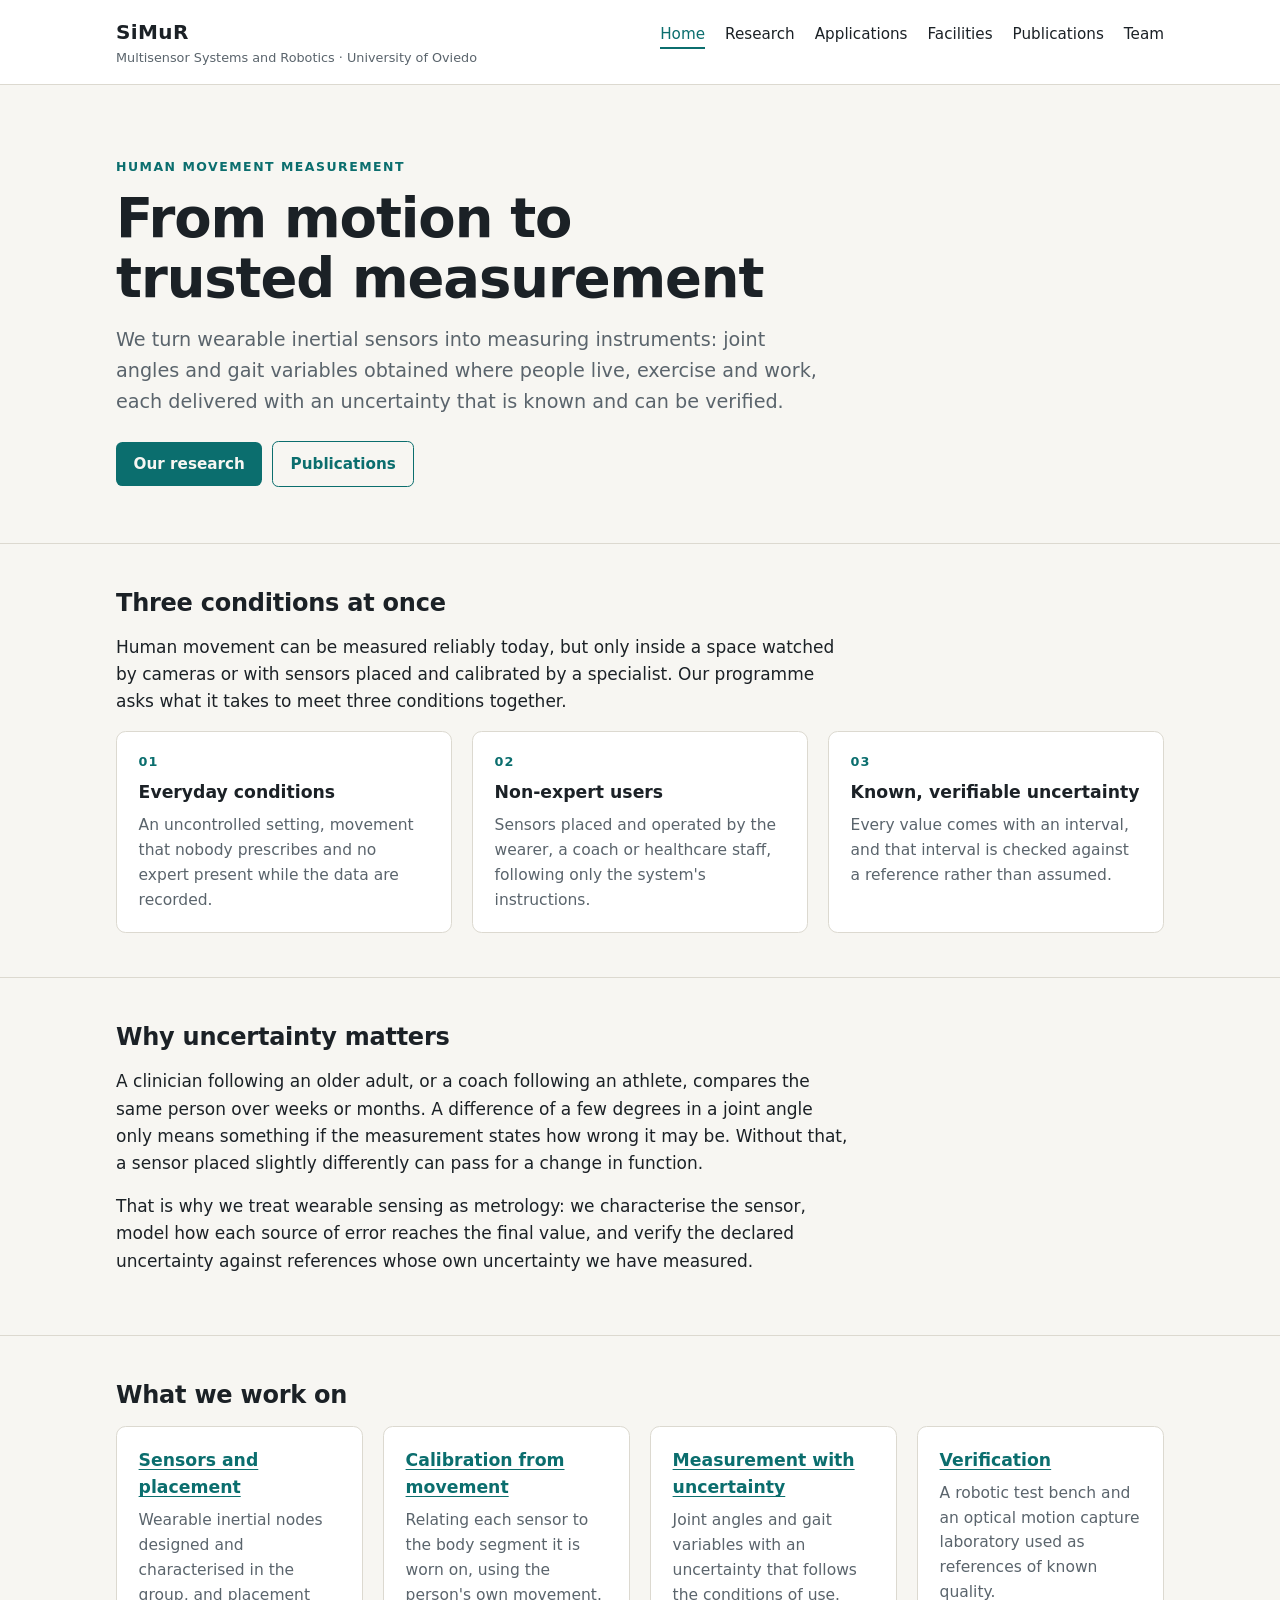
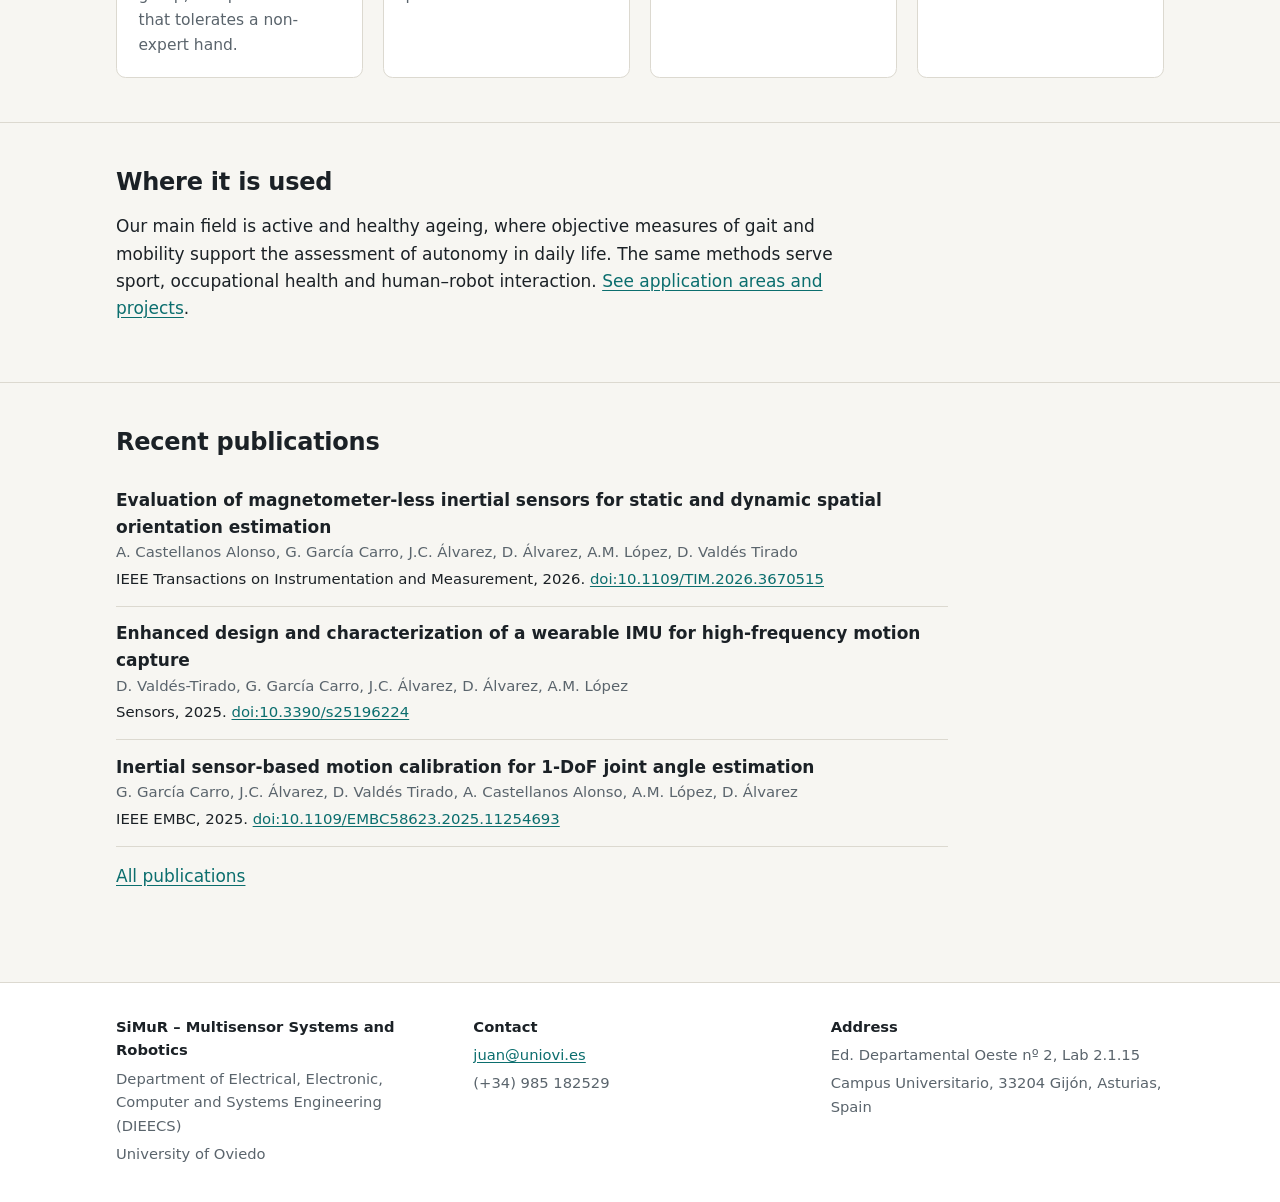
==== index.html @ df5a3bc6 "First version of the SiMuR group website (static HTML/CSS) Co-Authored-By: Claude Fable 5.2 <noreply" ====
<!DOCTYPE html>
<html lang="en">
<head>
<meta charset="utf-8">
<meta name="viewport" content="width=device-width, initial-scale=1">
<title>SiMuR – Multisensor Systems and Robotics · University of Oviedo</title>
<meta name="description" content="SiMuR is a research group at the University of Oviedo that turns wearable inertial sensors into measuring instruments for human movement, with known and verifiable uncertainty.">
<link rel="stylesheet" href="assets/style.css">
</head>
<body>
<a class="skip" href="#main">Skip to main content</a>
<header class="site"><div class="wrap">
<a class="brand" href="index.html">SiMuR<span>Multisensor Systems and Robotics · University of Oviedo</span></a>
<nav aria-label="Main"><ul>
<li><a href="index.html" aria-current="page">Home</a></li>
<li><a href="research.html">Research</a></li>
<li><a href="applications.html">Applications</a></li>
<li><a href="facilities.html">Facilities</a></li>
<li><a href="publications.html">Publications</a></li>
<li><a href="team.html">Team</a></li>
</ul></nav>
</div></header>

<main id="main">
<section class="hero"><div class="wrap">
<p class="eyebrow">Human movement measurement</p>
<h1>From motion to trusted measurement</h1>
<p class="lead">We turn wearable inertial sensors into measuring instruments: joint angles and gait variables obtained where people live, exercise and work, each delivered with an uncertainty that is known and can be verified.</p>
<a class="btn" href="research.html">Our research</a><a class="btn ghost" href="publications.html">Publications</a>
</div></section>

<section><div class="wrap">
<h2>Three conditions at once</h2>
<p>Human movement can be measured reliably today, but only inside a space watched by cameras or with sensors placed and calibrated by a specialist. Our programme asks what it takes to meet three conditions together.</p>
<div class="grid">
<div class="card"><span class="num">01</span><h3>Everyday conditions</h3><p>An uncontrolled setting, movement that nobody prescribes and no expert present while the data are recorded.</p></div>
<div class="card"><span class="num">02</span><h3>Non-expert users</h3><p>Sensors placed and operated by the wearer, a coach or healthcare staff, following only the system's instructions.</p></div>
<div class="card"><span class="num">03</span><h3>Known, verifiable uncertainty</h3><p>Every value comes with an interval, and that interval is checked against a reference rather than assumed.</p></div>
</div>
</div></section>

<section><div class="wrap">
<h2>Why uncertainty matters</h2>
<p>A clinician following an older adult, or a coach following an athlete, compares the same person over weeks or months. A difference of a few degrees in a joint angle only means something if the measurement states how wrong it may be. Without that, a sensor placed slightly differently can pass for a change in function.</p>
<p>That is why we treat wearable sensing as metrology: we characterise the sensor, model how each source of error reaches the final value, and verify the declared uncertainty against references whose own uncertainty we have measured.</p>
</div></section>

<section><div class="wrap">
<h2>What we work on</h2>
<div class="grid">
<div class="card"><h3><a href="research.html#sensor">Sensors and placement</a></h3><p>Wearable inertial nodes designed and characterised in the group, and placement that tolerates a non-expert hand.</p></div>
<div class="card"><h3><a href="research.html#calibration">Calibration from movement</a></h3><p>Relating each sensor to the body segment it is worn on, using the person's own movement.</p></div>
<div class="card"><h3><a href="research.html#uncertainty">Measurement with uncertainty</a></h3><p>Joint angles and gait variables with an uncertainty that follows the conditions of use.</p></div>
<div class="card"><h3><a href="research.html#verification">Verification</a></h3><p>A robotic test bench and an optical motion capture laboratory used as references of known quality.</p></div>
</div>
</div></section>

<section><div class="wrap">
<h2>Where it is used</h2>
<p>Our main field is active and healthy ageing, where objective measures of gait and mobility support the assessment of autonomy in daily life. The same methods serve sport, occupational health and human–robot interaction. <a href="applications.html">See application areas and projects</a>.</p>
</div></section>

<section><div class="wrap">
<h2>Recent publications</h2>
<ul class="plain pubs">
<li><span class="t">Evaluation of magnetometer-less inertial sensors for static and dynamic spatial orientation estimation</span><span class="a">A. Castellanos Alonso, G. García Carro, J.C. Álvarez, D. Álvarez, A.M. López, D. Valdés Tirado</span><span class="v">IEEE Transactions on Instrumentation and Measurement, 2026. <a href="https://doi.org/10.1109/TIM.2026.3670515">doi:10.1109/TIM.2026.3670515</a></span></li>
<li><span class="t">Enhanced design and characterization of a wearable IMU for high-frequency motion capture</span><span class="a">D. Valdés-Tirado, G. García Carro, J.C. Álvarez, D. Álvarez, A.M. López</span><span class="v">Sensors, 2025. <a href="https://doi.org/10.3390/s25196224">doi:10.3390/s25196224</a></span></li>
<li><span class="t">Inertial sensor-based motion calibration for 1-DoF joint angle estimation</span><span class="a">G. García Carro, J.C. Álvarez, D. Valdés Tirado, A. Castellanos Alonso, A.M. López, D. Álvarez</span><span class="v">IEEE EMBC, 2025. <a href="https://doi.org/10.1109/EMBC58623.2025.11254693">doi:10.1109/EMBC58623.2025.11254693</a></span></li>
</ul>
<p style="margin-top:1rem"><a href="publications.html">All publications</a></p>
</div></section>
</main>

<footer class="site"><div class="wrap">
<div><p><strong>SiMuR – Multisensor Systems and Robotics</strong></p><p>Department of Electrical, Electronic, Computer and Systems Engineering (DIEECS)</p><p>University of Oviedo</p></div>
<div><p><strong>Contact</strong></p><p><a href="mailto:juan@uniovi.es">juan@uniovi.es</a></p><p>(+34) 985 182529</p></div>
<div><p><strong>Address</strong></p><p>Ed. Departamental Oeste nº 2, Lab 2.1.15</p><p>Campus Universitario, 33204 Gijón, Asturias, Spain</p></div>
</div></footer>
</body>
</html>
---- assets/style.css ----
:root{--bg:#f7f6f2;--surface:#ffffff;--ink:#1b2126;--muted:#5a646c;--line:#dcd9d0;--accent:#0b6e6e;--accent-soft:#e2efee;--max:68rem}
@media (prefers-color-scheme:dark){:root{--bg:#14181b;--surface:#1c2226;--ink:#e8eaeb;--muted:#a3adb4;--line:#30383e;--accent:#5cc4c0;--accent-soft:#1d3434}}
*{box-sizing:border-box}
html{scroll-behavior:smooth}
body{margin:0;background:var(--bg);color:var(--ink);font:17px/1.6 system-ui,-apple-system,"Segoe UI",Roboto,Helvetica,Arial,sans-serif;-webkit-text-size-adjust:100%}
a{color:var(--accent);text-underline-offset:.15em}
a:hover{text-decoration-thickness:2px}
.wrap{max-width:var(--max);margin:0 auto;padding:0 1.25rem}
.skip{position:absolute;left:-999px}
.skip:focus{left:1rem;top:1rem;background:var(--surface);padding:.5rem 1rem;z-index:10}
header.site{border-bottom:1px solid var(--line);background:var(--surface)}
header.site .wrap{display:flex;flex-wrap:wrap;align-items:baseline;justify-content:space-between;gap:.5rem 2rem;padding-top:1rem;padding-bottom:1rem}
.brand{font-weight:700;font-size:1.25rem;letter-spacing:.02em;color:var(--ink);text-decoration:none}
.brand span{display:block;font-weight:400;font-size:.8rem;color:var(--muted);letter-spacing:0}
nav ul{list-style:none;display:flex;flex-wrap:wrap;gap:.25rem 1.25rem;margin:0;padding:0}
nav a{color:var(--ink);text-decoration:none;font-size:.95rem;padding:.25rem 0;border-bottom:2px solid transparent}
nav a:hover,nav a[aria-current=page]{border-bottom-color:var(--accent);color:var(--accent)}
.hero{padding:4.5rem 0 3.5rem}
.hero h1{font-size:clamp(2.1rem,5vw,3.4rem);line-height:1.1;margin:0 0 1rem;letter-spacing:-.02em;max-width:18ch}
.lead{font-size:1.2rem;color:var(--muted);max-width:44rem;margin:0 0 1.5rem}
.eyebrow{text-transform:uppercase;letter-spacing:.12em;font-size:.78rem;color:var(--accent);font-weight:600;margin:0 0 .75rem}
main section{padding:2.75rem 0;border-top:1px solid var(--line)}
main section:first-child{border-top:0}
h1{font-size:clamp(1.9rem,4vw,2.6rem);line-height:1.15;letter-spacing:-.015em;margin:0 0 1rem}
h2{font-size:1.5rem;line-height:1.25;margin:0 0 1rem;letter-spacing:-.01em}
h3{font-size:1.08rem;margin:0 0 .4rem}
p{margin:0 0 1rem;max-width:46rem}
.page-head{padding:3rem 0 1rem}
.grid{display:grid;gap:1.25rem;grid-template-columns:repeat(auto-fit,minmax(15rem,1fr))}
.card{background:var(--surface);border:1px solid var(--line);border-radius:.6rem;padding:1.25rem 1.35rem}
.card p{margin:0;color:var(--muted);font-size:.97rem}
.card .num{font-size:.8rem;font-weight:700;color:var(--accent);letter-spacing:.08em;margin-bottom:.4rem;display:block}
.note{background:var(--accent-soft);border-radius:.6rem;padding:1.1rem 1.35rem;max-width:46rem}
.note p{margin:0}
.btn{display:inline-block;background:var(--accent);color:var(--bg);text-decoration:none;padding:.6rem 1.1rem;border-radius:.4rem;font-weight:600;font-size:.95rem;margin-right:.6rem}
.btn.ghost{background:transparent;color:var(--accent);border:1px solid var(--accent)}
ul.plain{list-style:none;padding:0;margin:0}
ul.pubs li{padding:.85rem 0;border-bottom:1px solid var(--line);max-width:52rem}
ul.pubs .t{font-weight:600;display:block}
ul.pubs .a{color:var(--muted);font-size:.93rem;display:block}
ul.pubs .v{font-size:.93rem}
dl.facts{display:grid;grid-template-columns:minmax(8rem,12rem) 1fr;gap:.5rem 1.5rem;max-width:46rem;margin:0}
dl.facts dt{color:var(--muted);font-size:.93rem}
dl.facts dd{margin:0}
.people{display:grid;gap:1rem;grid-template-columns:repeat(auto-fit,minmax(16rem,1fr))}
.people .card h3{margin-bottom:.15rem}
footer.site{border-top:1px solid var(--line);background:var(--surface);margin-top:2rem;padding:2rem 0;font-size:.92rem;color:var(--muted)}
footer.site .wrap{display:grid;gap:1.5rem;grid-template-columns:repeat(auto-fit,minmax(14rem,1fr))}
footer.site strong{color:var(--ink)}
footer.site p{margin:0 0 .3rem}
@media (max-width:40rem){body{font-size:16px}.hero{padding:3rem 0 2.5rem}dl.facts{grid-template-columns:1fr;gap:.1rem}dl.facts dd{margin-bottom:.7rem}}
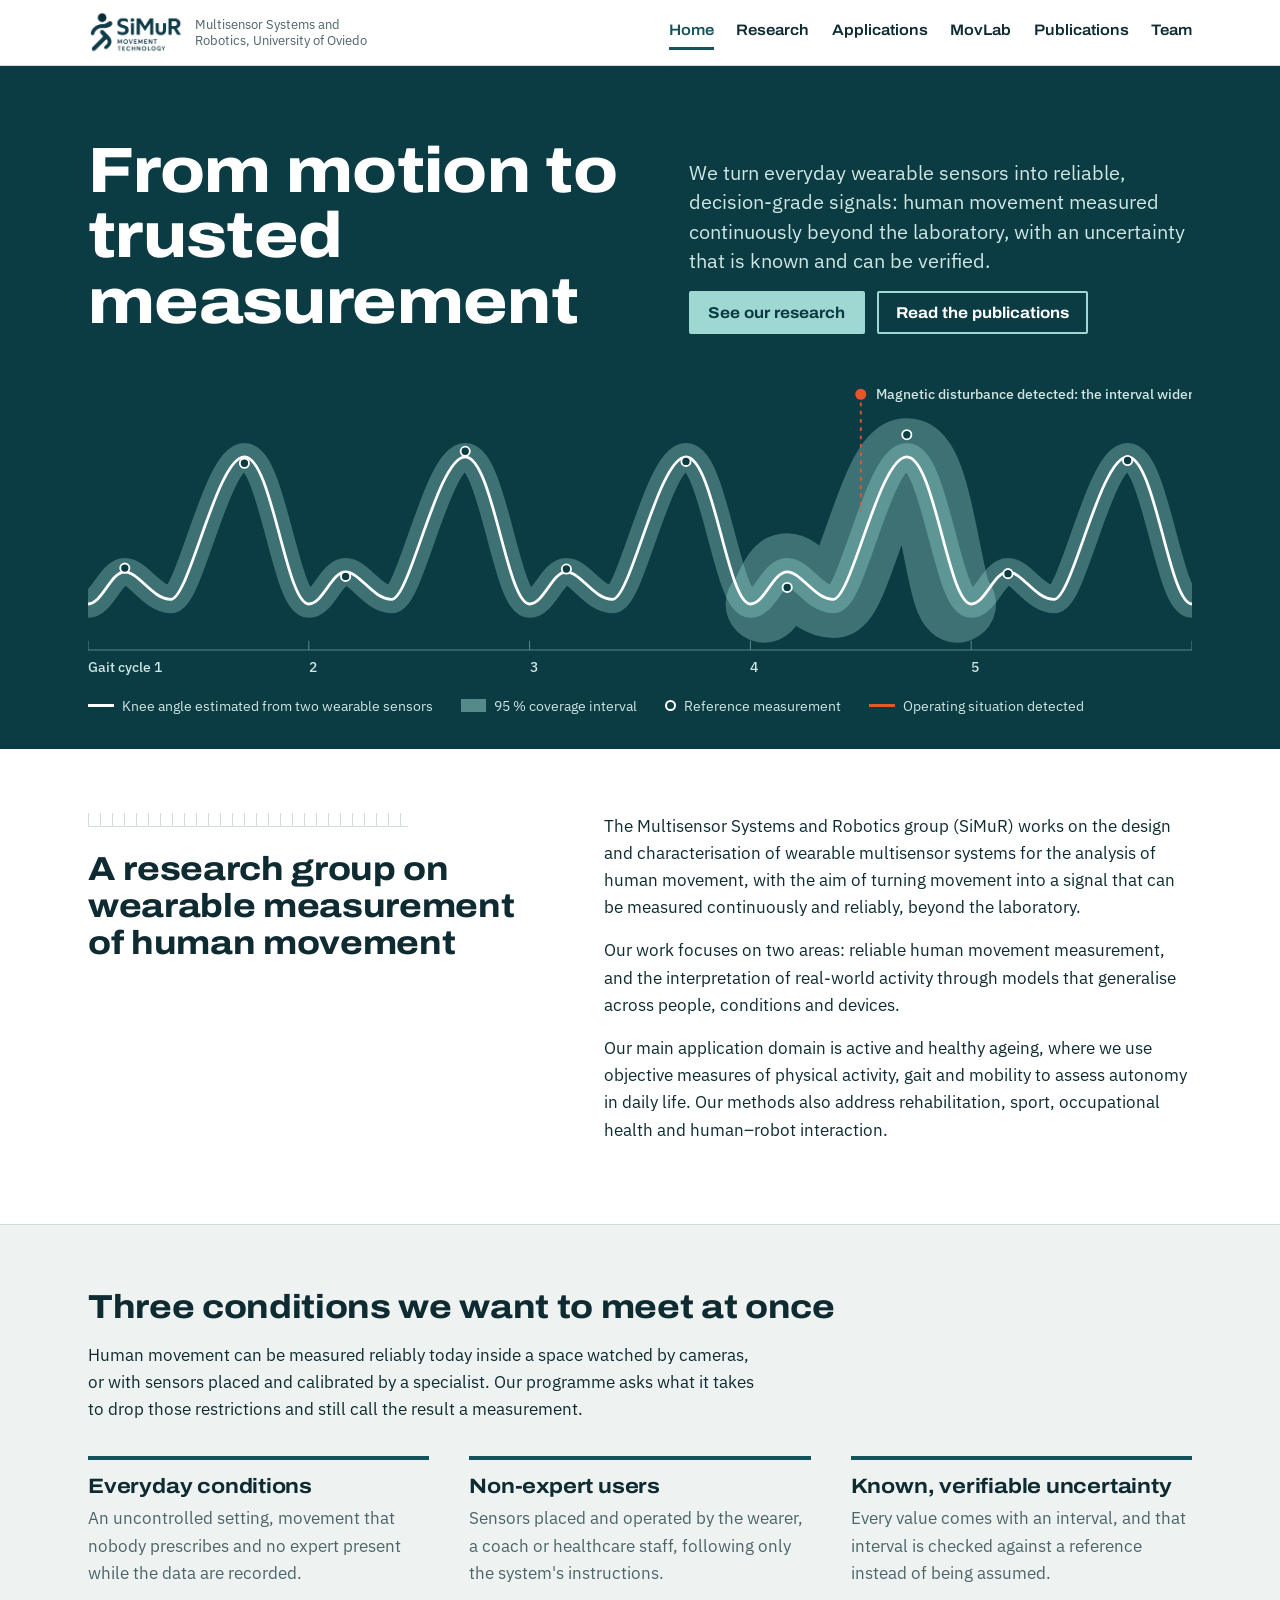
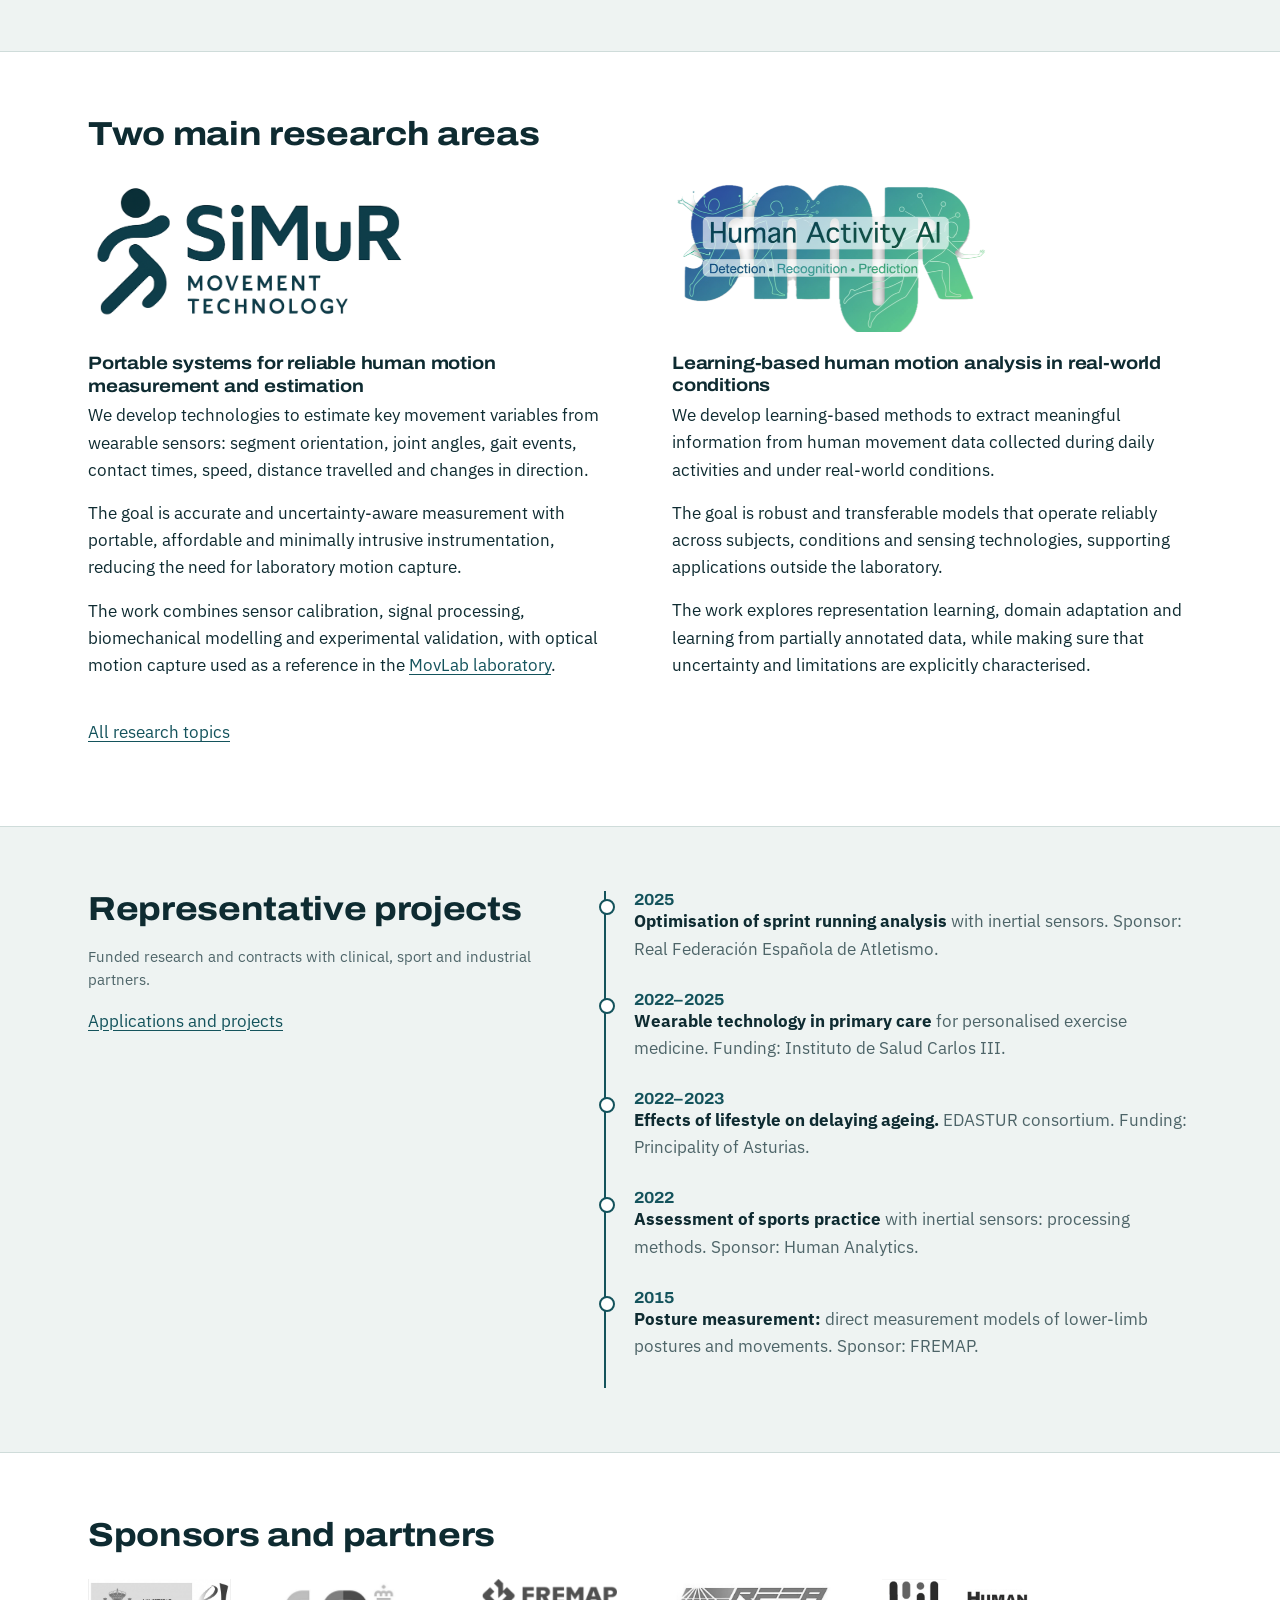
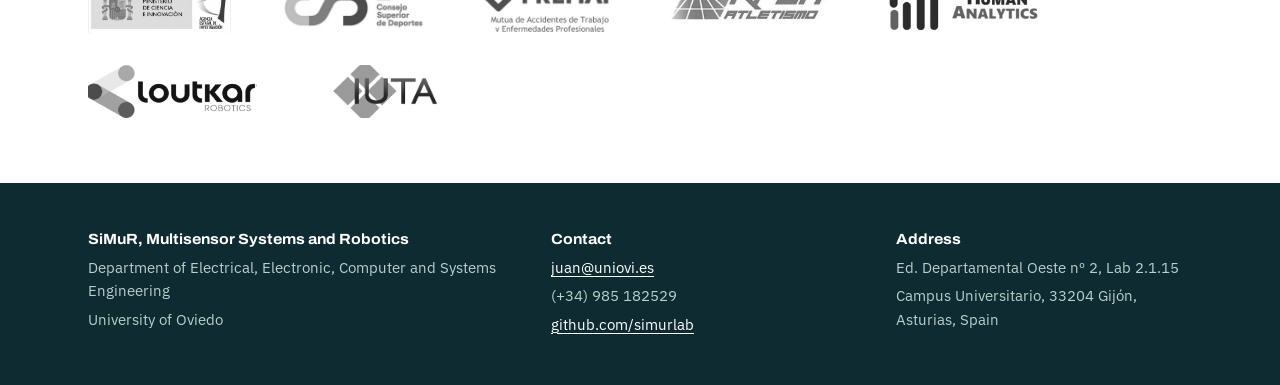
==== commit 9bef790d: "Redesign the site and bring over the content and photos of the old website Co-Authored-By: Claude Fa" ====
--- a/index.html
+++ b/index.html
@@ -3,19 +3,22 @@
 <head>
 <meta charset="utf-8">
 <meta name="viewport" content="width=device-width, initial-scale=1">
-<title>SiMuR – Multisensor Systems and Robotics · University of Oviedo</title>
-<meta name="description" content="SiMuR is a research group at the University of Oviedo that turns wearable inertial sensors into measuring instruments for human movement, with known and verifiable uncertainty.">
+<title>SiMuR – Multisensor Systems and Robotics, University of Oviedo</title>
+<meta name="description" content="SiMuR designs and characterises wearable multisensor systems to measure human movement continuously and reliably beyond the laboratory, with known and verifiable uncertainty.">
+<link rel="icon" href="assets/img/old/home-01.png">
+<link rel="preconnect" href="https://fonts.googleapis.com"><link rel="preconnect" href="https://fonts.gstatic.com" crossorigin>
+<link href="https://fonts.googleapis.com/css2?family=Archivo:wdth,wght@100..125,500..800&family=IBM+Plex+Sans:wght@400;500;600&display=swap" rel="stylesheet">
 <link rel="stylesheet" href="assets/style.css">
 </head>
 <body>
 <a class="skip" href="#main">Skip to main content</a>
-<header class="site"><div class="wrap">
-<a class="brand" href="index.html">SiMuR<span>Multisensor Systems and Robotics · University of Oviedo</span></a>
-<nav aria-label="Main"><ul>
+<header class="site-head"><div class="wrap">
+<a class="brand" href="index.html"><img src="assets/img/old/home-04.png" alt="SiMuR Movement Technology" width="800" height="387"><span>Multisensor Systems and Robotics, University of Oviedo</span></a>
+<nav class="site-nav" aria-label="Main"><ul>
 <li><a href="index.html" aria-current="page">Home</a></li>
 <li><a href="research.html">Research</a></li>
 <li><a href="applications.html">Applications</a></li>
-<li><a href="facilities.html">Facilities</a></li>
+<li><a href="facilities.html">MovLab</a></li>
 <li><a href="publications.html">Publications</a></li>
 <li><a href="team.html">Team</a></li>
 </ul></nav>
@@ -23,57 +26,98 @@
 
 <main id="main">
 <section class="hero"><div class="wrap">
-<p class="eyebrow">Human movement measurement</p>
+<div class="hero-text">
 <h1>From motion to trusted measurement</h1>
-<p class="lead">We turn wearable inertial sensors into measuring instruments: joint angles and gait variables obtained where people live, exercise and work, each delivered with an uncertainty that is known and can be verified.</p>
-<a class="btn" href="research.html">Our research</a><a class="btn ghost" href="publications.html">Publications</a>
-</div></section>
-
-<section><div class="wrap">
-<h2>Three conditions at once</h2>
-<p>Human movement can be measured reliably today, but only inside a space watched by cameras or with sensors placed and calibrated by a specialist. Our programme asks what it takes to meet three conditions together.</p>
-<div class="grid">
-<div class="card"><span class="num">01</span><h3>Everyday conditions</h3><p>An uncontrolled setting, movement that nobody prescribes and no expert present while the data are recorded.</p></div>
-<div class="card"><span class="num">02</span><h3>Non-expert users</h3><p>Sensors placed and operated by the wearer, a coach or healthcare staff, following only the system's instructions.</p></div>
-<div class="card"><span class="num">03</span><h3>Known, verifiable uncertainty</h3><p>Every value comes with an interval, and that interval is checked against a reference rather than assumed.</p></div>
+<div>
+<p class="lead">We turn everyday wearable sensors into reliable, decision-grade signals: human movement measured continuously beyond the laboratory, with an uncertainty that is known and can be verified.</p>
+<div class="hero-actions"><a class="btn" href="research.html">See our research</a><a class="btn line" href="publications.html">Read the publications</a></div>
+</div>
+</div>
+<div class="plot">
+<svg viewBox="0 0 1200 330" role="img" aria-labelledby="plot-t plot-d">
+<title id="plot-t">A joint angle measured over five gait cycles with its coverage interval</title>
+<desc id="plot-d">The estimated knee angle is drawn as a line inside a band, the 95 % coverage interval. Reference points fall inside the band. In the fourth cycle a magnetic disturbance is detected and the band widens.</desc>
+<g class="tick"><path d="M0 300H1200M0 300v-10M240 300v-10M480 300v-10M720 300v-10M960 300v-10M1200 300v-10"/></g>
+<path class="band" stroke-width="30" d="M0,250 C15,250 25,215 40,215 S70,245 90,245 S140,90 170,90 S215,250 240,250 C255,250 265,215 280,215 S310,245 330,245 S380,90 410,90 S455,250 480,250 C495,250 505,215 520,215 S550,245 570,245 S620,90 650,90 S695,250 720,250 C735,250 745,215 760,215 S790,245 810,245 S860,90 890,90 S935,250 960,250 C975,250 985,215 1000,215 S1030,245 1050,245 S1100,90 1130,90 S1175,250 1200,250"/>
+<path class="band" stroke-width="84" d="M735,250 C745,240 750,215 760,215 S790,245 810,245 S860,90 890,90 S930,240 945,250"/>
+<path class="curve" d="M0,250 C15,250 25,215 40,215 S70,245 90,245 S140,90 170,90 S215,250 240,250 C255,250 265,215 280,215 S310,245 330,245 S380,90 410,90 S455,250 480,250 C495,250 505,215 520,215 S550,245 570,245 S620,90 650,90 S695,250 720,250 C735,250 745,215 760,215 S790,245 810,245 S860,90 890,90 S935,250 960,250 C975,250 985,215 1000,215 S1030,245 1050,245 S1100,90 1130,90 S1175,250 1200,250"/>
+<g class="ref"><circle cx="40" cy="211" r="5"/><circle cx="170" cy="97" r="5"/><circle cx="280" cy="220" r="5"/><circle cx="410" cy="84" r="5"/><circle cx="520" cy="212" r="5"/><circle cx="650" cy="95" r="5"/><circle cx="760" cy="232" r="5"/><circle cx="890" cy="66" r="5"/><circle cx="1000" cy="217" r="5"/><circle cx="1130" cy="94" r="5"/></g>
+<path class="flagline" d="M840 22V150"/><circle class="flag" cx="840" cy="22" r="6"/>
+<text x="856" y="27">Magnetic disturbance detected: the interval widens</text>
+<text x="0" y="324">Gait cycle 1</text><text x="240" y="324">2</text><text x="480" y="324">3</text><text x="720" y="324">4</text><text x="960" y="324">5</text>
+</svg>
+<ul class="legend"><li><i></i>Knee angle estimated from two wearable sensors</li><li><i class="b"></i>95 % coverage interval</li><li><i class="r"></i>Reference measurement</li><li><i class="f"></i>Operating situation detected</li></ul>
 </div>
 </div></section>
 
-<section><div class="wrap">
-<h2>Why uncertainty matters</h2>
-<p>A clinician following an older adult, or a coach following an athlete, compares the same person over weeks or months. A difference of a few degrees in a joint angle only means something if the measurement states how wrong it may be. Without that, a sensor placed slightly differently can pass for a change in function.</p>
-<p>That is why we treat wearable sensing as metrology: we characterise the sensor, model how each source of error reaches the final value, and verify the declared uncertainty against references whose own uncertainty we have measured.</p>
-</div></section>
-
-<section><div class="wrap">
-<h2>What we work on</h2>
-<div class="grid">
-<div class="card"><h3><a href="research.html#sensor">Sensors and placement</a></h3><p>Wearable inertial nodes designed and characterised in the group, and placement that tolerates a non-expert hand.</p></div>
-<div class="card"><h3><a href="research.html#calibration">Calibration from movement</a></h3><p>Relating each sensor to the body segment it is worn on, using the person's own movement.</p></div>
-<div class="card"><h3><a href="research.html#uncertainty">Measurement with uncertainty</a></h3><p>Joint angles and gait variables with an uncertainty that follows the conditions of use.</p></div>
-<div class="card"><h3><a href="research.html#verification">Verification</a></h3><p>A robotic test bench and an optical motion capture laboratory used as references of known quality.</p></div>
+<section class="sec white"><div class="wrap split">
+<div><div class="rule"></div><h2>A research group on wearable measurement of human movement</h2></div>
+<div>
+<p>The Multisensor Systems and Robotics group (SiMuR) works on the design and characterisation of wearable multisensor systems for the analysis of human movement, with the aim of turning movement into a signal that can be measured continuously and reliably, beyond the laboratory.</p>
+<p>Our work focuses on two areas: reliable human movement measurement, and the interpretation of real-world activity through models that generalise across people, conditions and devices.</p>
+<p>Our main application domain is active and healthy ageing, where we use objective measures of physical activity, gait and mobility to assess autonomy in daily life. Our methods also address rehabilitation, sport, occupational health and human–robot interaction.</p>
 </div>
 </div></section>
 
-<section><div class="wrap">
-<h2>Where it is used</h2>
-<p>Our main field is active and healthy ageing, where objective measures of gait and mobility support the assessment of autonomy in daily life. The same methods serve sport, occupational health and human–robot interaction. <a href="applications.html">See application areas and projects</a>.</p>
+<section class="sec"><div class="wrap">
+<h2>Three conditions we want to meet at once</h2>
+<p>Human movement can be measured reliably today inside a space watched by cameras, or with sensors placed and calibrated by a specialist. Our programme asks what it takes to drop those restrictions and still call the result a measurement.</p>
+<div class="cols3" style="margin-top:2rem">
+<div class="cond"><h3>Everyday conditions</h3><p>An uncontrolled setting, movement that nobody prescribes and no expert present while the data are recorded.</p></div>
+<div class="cond"><h3>Non-expert users</h3><p>Sensors placed and operated by the wearer, a coach or healthcare staff, following only the system's instructions.</p></div>
+<div class="cond"><h3>Known, verifiable uncertainty</h3><p>Every value comes with an interval, and that interval is checked against a reference instead of being assumed.</p></div>
+</div>
 </div></section>
 
-<section><div class="wrap">
-<h2>Recent publications</h2>
-<ul class="plain pubs">
-<li><span class="t">Evaluation of magnetometer-less inertial sensors for static and dynamic spatial orientation estimation</span><span class="a">A. Castellanos Alonso, G. García Carro, J.C. Álvarez, D. Álvarez, A.M. López, D. Valdés Tirado</span><span class="v">IEEE Transactions on Instrumentation and Measurement, 2026. <a href="https://doi.org/10.1109/TIM.2026.3670515">doi:10.1109/TIM.2026.3670515</a></span></li>
-<li><span class="t">Enhanced design and characterization of a wearable IMU for high-frequency motion capture</span><span class="a">D. Valdés-Tirado, G. García Carro, J.C. Álvarez, D. Álvarez, A.M. López</span><span class="v">Sensors, 2025. <a href="https://doi.org/10.3390/s25196224">doi:10.3390/s25196224</a></span></li>
-<li><span class="t">Inertial sensor-based motion calibration for 1-DoF joint angle estimation</span><span class="a">G. García Carro, J.C. Álvarez, D. Valdés Tirado, A. Castellanos Alonso, A.M. López, D. Álvarez</span><span class="v">IEEE EMBC, 2025. <a href="https://doi.org/10.1109/EMBC58623.2025.11254693">doi:10.1109/EMBC58623.2025.11254693</a></span></li>
+<section class="sec white"><div class="wrap">
+<h2>Two main research areas</h2>
+<div class="split even" style="margin-top:1.5rem">
+<div>
+<img src="assets/img/old/home-04.png" alt="SiMuR Movement Technology" width="800" height="387" style="max-width:20rem;margin-bottom:1.25rem">
+<h3>Portable systems for reliable human motion measurement and estimation</h3>
+<p>We develop technologies to estimate key movement variables from wearable sensors: segment orientation, joint angles, gait events, contact times, speed, distance travelled and changes in direction.</p>
+<p>The goal is accurate and uncertainty-aware measurement with portable, affordable and minimally intrusive instrumentation, reducing the need for laboratory motion capture.</p>
+<p>The work combines sensor calibration, signal processing, biomechanical modelling and experimental validation, with optical motion capture used as a reference in the <a href="facilities.html">MovLab laboratory</a>.</p>
+</div>
+<div>
+<img src="assets/img/old/home-05.png" alt="Human Activity AI: detection, recognition, prediction" width="1280" height="618" style="max-width:20rem;margin-bottom:1.25rem">
+<h3>Learning-based human motion analysis in real-world conditions</h3>
+<p>We develop learning-based methods to extract meaningful information from human movement data collected during daily activities and under real-world conditions.</p>
+<p>The goal is robust and transferable models that operate reliably across subjects, conditions and sensing technologies, supporting applications outside the laboratory.</p>
+<p>The work explores representation learning, domain adaptation and learning from partially annotated data, while making sure that uncertainty and limitations are explicitly characterised.</p>
+</div>
+</div>
+<p style="margin-top:1.5rem"><a href="research.html">All research topics</a></p>
+</div></section>
+
+<section class="sec"><div class="wrap split">
+<div><h2>Representative projects</h2><p class="small">Funded research and contracts with clinical, sport and industrial partners.</p><p><a href="applications.html">Applications and projects</a></p></div>
+<ol class="timeline">
+<li><time>2025</time><p><strong>Optimisation of sprint running analysis</strong> with inertial sensors. Sponsor: Real Federación Española de Atletismo.</p></li>
+<li><time>2022–2025</time><p><strong>Wearable technology in primary care</strong> for personalised exercise medicine. Funding: Instituto de Salud Carlos III.</p></li>
+<li><time>2022–2023</time><p><strong>Effects of lifestyle on delaying ageing.</strong> EDASTUR consortium. Funding: Principality of Asturias.</p></li>
+<li><time>2022</time><p><strong>Assessment of sports practice</strong> with inertial sensors: processing methods. Sponsor: Human Analytics.</p></li>
+<li><time>2015</time><p><strong>Posture measurement:</strong> direct measurement models of lower-limb postures and movements. Sponsor: FREMAP.</p></li>
+</ol>
+</div></section>
+
+<section class="sec white"><div class="wrap">
+<h2>Sponsors and partners</h2>
+<ul class="logos">
+<li><img src="assets/img/old/home-12.jpg" alt="Ministerio de Ciencia e Innovación, Agencia Estatal de Investigación"></li>
+<li><img src="assets/img/old/home-11.png" alt="Consejo Superior de Deportes"></li>
+<li><img src="assets/img/old/home-09.png" alt="FREMAP"></li>
+<li><img src="assets/img/old/home-10.png" alt="Real Federación Española de Atletismo"></li>
+<li><img src="assets/img/old/home-08.png" alt="Human Analytics"></li>
+<li><img src="assets/img/old/home-07.png" alt="Loutkar Robotics"></li>
+<li><img src="assets/img/old/home-13.png" alt="IUTA"></li>
 </ul>
-<p style="margin-top:1rem"><a href="publications.html">All publications</a></p>
 </div></section>
 </main>
 
-<footer class="site"><div class="wrap">
-<div><p><strong>SiMuR – Multisensor Systems and Robotics</strong></p><p>Department of Electrical, Electronic, Computer and Systems Engineering (DIEECS)</p><p>University of Oviedo</p></div>
-<div><p><strong>Contact</strong></p><p><a href="mailto:juan@uniovi.es">juan@uniovi.es</a></p><p>(+34) 985 182529</p></div>
+<footer class="site-foot"><div class="wrap">
+<div><p><strong>SiMuR, Multisensor Systems and Robotics</strong></p><p>Department of Electrical, Electronic, Computer and Systems Engineering</p><p>University of Oviedo</p></div>
+<div><p><strong>Contact</strong></p><p><a href="mailto:juan@uniovi.es">juan@uniovi.es</a></p><p>(+34) 985 182529</p><p><a href="https://github.com/simurlab">github.com/simurlab</a></p></div>
 <div><p><strong>Address</strong></p><p>Ed. Departamental Oeste nº 2, Lab 2.1.15</p><p>Campus Universitario, 33204 Gijón, Asturias, Spain</p></div>
 </div></footer>
 </body>
--- a/assets/style.css
+++ b/assets/style.css
@@ -1,51 +1,141 @@
-:root{--bg:#f7f6f2;--surface:#ffffff;--ink:#1b2126;--muted:#5a646c;--line:#dcd9d0;--accent:#0b6e6e;--accent-soft:#e2efee;--max:68rem}
-@media (prefers-color-scheme:dark){:root{--bg:#14181b;--surface:#1c2226;--ink:#e8eaeb;--muted:#a3adb4;--line:#30383e;--accent:#5cc4c0;--accent-soft:#1d3434}}
+:root{--ink:#0e2b31;--teal:#14535c;--deep:#0b3b43;--band:#9fd8d2;--mist:#eef3f2;--paper:#ffffff;--line:#cfdcda;--muted:#4d6468;--signal:#e4572e;--max:72rem;--display:"Archivo","Arial Narrow",Arial,sans-serif;--body:"IBM Plex Sans","Segoe UI",Helvetica,Arial,sans-serif}
 *{box-sizing:border-box}
 html{scroll-behavior:smooth}
-body{margin:0;background:var(--bg);color:var(--ink);font:17px/1.6 system-ui,-apple-system,"Segoe UI",Roboto,Helvetica,Arial,sans-serif;-webkit-text-size-adjust:100%}
-a{color:var(--accent);text-underline-offset:.15em}
+body{margin:0;background:var(--mist);color:var(--ink);font:400 17px/1.6 var(--body);-webkit-text-size-adjust:100%}
+img{max-width:100%;height:auto;display:block}
+a{color:var(--teal);text-decoration-thickness:1px;text-underline-offset:.18em}
 a:hover{text-decoration-thickness:2px}
-.wrap{max-width:var(--max);margin:0 auto;padding:0 1.25rem}
+a:focus-visible,button:focus-visible{outline:3px solid var(--signal);outline-offset:3px}
+.wrap{max-width:var(--max);margin:0 auto;padding:0 1.5rem}
 .skip{position:absolute;left:-999px}
-.skip:focus{left:1rem;top:1rem;background:var(--surface);padding:.5rem 1rem;z-index:10}
-header.site{border-bottom:1px solid var(--line);background:var(--surface)}
-header.site .wrap{display:flex;flex-wrap:wrap;align-items:baseline;justify-content:space-between;gap:.5rem 2rem;padding-top:1rem;padding-bottom:1rem}
-.brand{font-weight:700;font-size:1.25rem;letter-spacing:.02em;color:var(--ink);text-decoration:none}
-.brand span{display:block;font-weight:400;font-size:.8rem;color:var(--muted);letter-spacing:0}
-nav ul{list-style:none;display:flex;flex-wrap:wrap;gap:.25rem 1.25rem;margin:0;padding:0}
-nav a{color:var(--ink);text-decoration:none;font-size:.95rem;padding:.25rem 0;border-bottom:2px solid transparent}
-nav a:hover,nav a[aria-current=page]{border-bottom-color:var(--accent);color:var(--accent)}
-.hero{padding:4.5rem 0 3.5rem}
-.hero h1{font-size:clamp(2.1rem,5vw,3.4rem);line-height:1.1;margin:0 0 1rem;letter-spacing:-.02em;max-width:18ch}
-.lead{font-size:1.2rem;color:var(--muted);max-width:44rem;margin:0 0 1.5rem}
-.eyebrow{text-transform:uppercase;letter-spacing:.12em;font-size:.78rem;color:var(--accent);font-weight:600;margin:0 0 .75rem}
-main section{padding:2.75rem 0;border-top:1px solid var(--line)}
-main section:first-child{border-top:0}
-h1{font-size:clamp(1.9rem,4vw,2.6rem);line-height:1.15;letter-spacing:-.015em;margin:0 0 1rem}
-h2{font-size:1.5rem;line-height:1.25;margin:0 0 1rem;letter-spacing:-.01em}
-h3{font-size:1.08rem;margin:0 0 .4rem}
-p{margin:0 0 1rem;max-width:46rem}
-.page-head{padding:3rem 0 1rem}
-.grid{display:grid;gap:1.25rem;grid-template-columns:repeat(auto-fit,minmax(15rem,1fr))}
-.card{background:var(--surface);border:1px solid var(--line);border-radius:.6rem;padding:1.25rem 1.35rem}
-.card p{margin:0;color:var(--muted);font-size:.97rem}
-.card .num{font-size:.8rem;font-weight:700;color:var(--accent);letter-spacing:.08em;margin-bottom:.4rem;display:block}
-.note{background:var(--accent-soft);border-radius:.6rem;padding:1.1rem 1.35rem;max-width:46rem}
-.note p{margin:0}
-.btn{display:inline-block;background:var(--accent);color:var(--bg);text-decoration:none;padding:.6rem 1.1rem;border-radius:.4rem;font-weight:600;font-size:.95rem;margin-right:.6rem}
-.btn.ghost{background:transparent;color:var(--accent);border:1px solid var(--accent)}
-ul.plain{list-style:none;padding:0;margin:0}
-ul.pubs li{padding:.85rem 0;border-bottom:1px solid var(--line);max-width:52rem}
-ul.pubs .t{font-weight:600;display:block}
-ul.pubs .a{color:var(--muted);font-size:.93rem;display:block}
-ul.pubs .v{font-size:.93rem}
-dl.facts{display:grid;grid-template-columns:minmax(8rem,12rem) 1fr;gap:.5rem 1.5rem;max-width:46rem;margin:0}
+.skip:focus{left:1rem;top:1rem;background:var(--paper);padding:.5rem 1rem;z-index:20}
+.vh{position:absolute;width:1px;height:1px;overflow:hidden;clip:rect(0 0 0 0);white-space:nowrap}
+
+/* header */
+.site-head{background:var(--paper);border-bottom:1px solid var(--line);position:sticky;top:0;z-index:10}
+.site-head .wrap{display:flex;flex-wrap:wrap;align-items:center;justify-content:space-between;gap:.4rem 2rem;padding-top:.6rem;padding-bottom:.6rem}
+.brand{display:flex;align-items:center;gap:.75rem;text-decoration:none;color:var(--ink)}
+.brand img{height:46px;width:auto}
+.brand span{font-size:.8rem;line-height:1.25;color:var(--muted);max-width:11rem}
+.site-nav ul{list-style:none;display:flex;flex-wrap:wrap;gap:.1rem 1.4rem;margin:0;padding:0}
+.site-nav a{font:600 .95rem/1 var(--display);font-stretch:108%;color:var(--ink);text-decoration:none;padding:.55rem 0;display:block;border-bottom:3px solid transparent}
+.site-nav a:hover{border-bottom-color:var(--band)}
+.site-nav a[aria-current=page]{border-bottom-color:var(--teal);color:var(--teal)}
+
+/* type */
+h1,h2,h3{font-family:var(--display);font-stretch:112%;color:var(--ink);margin:0;letter-spacing:-.01em}
+h1{font-weight:800;font-size:clamp(2.2rem,5.2vw,4rem);line-height:1.02}
+h2{font-weight:750;font-size:clamp(1.55rem,2.6vw,2.1rem);line-height:1.12;margin-bottom:1rem}
+h3{font-weight:700;font-size:1.12rem;line-height:1.25;margin-bottom:.35rem}
+p{margin:0 0 1rem;max-width:42rem}
+.lead{font-size:1.22rem;line-height:1.5;max-width:40rem}
+.small{font-size:.92rem;color:var(--muted)}
+
+/* hero */
+.hero{background:var(--deep);color:#e9f4f2;overflow:hidden}
+.hero h1{color:#fff;max-width:14ch}
+.hero .lead{color:#cfe6e3}
+.hero .wrap{padding-top:4.5rem}
+.hero-text{display:grid;gap:1.25rem 3rem;grid-template-columns:minmax(0,1.1fr) minmax(0,1fr);align-items:end}
+.hero-actions{display:flex;flex-wrap:wrap;gap:.75rem;margin-top:.5rem}
+.btn{display:inline-block;font:700 .98rem/1 var(--display);font-stretch:108%;text-decoration:none;padding:.85rem 1.2rem;border-radius:2px;background:var(--band);color:var(--deep)}
+.btn:hover{background:#fff}
+.btn.line{background:transparent;color:#fff;box-shadow:inset 0 0 0 2px var(--band)}
+.btn.line:hover{background:rgba(255,255,255,.08)}
+.plot{margin-top:2.5rem}
+.plot svg{display:block;width:100%;height:auto}
+.plot .band{fill:none;stroke:var(--band);stroke-opacity:.34;stroke-linecap:round;stroke-linejoin:round}
+.plot .curve{fill:none;stroke:#fff;stroke-width:3;stroke-linejoin:round;stroke-dasharray:3000;stroke-dashoffset:3000;animation:draw 2.6s .2s ease-out forwards}
+.plot .ref{fill:var(--deep);stroke:#fff;stroke-width:2}
+.plot .tick{stroke:#5e8f94;stroke-width:1}
+.plot text{font:500 15px var(--body);fill:#cfe6e3}
+.plot .flag{fill:var(--signal)}
+.plot .flagline{stroke:var(--signal);stroke-width:2;stroke-dasharray:4 5}
+@keyframes draw{to{stroke-dashoffset:0}}
+@media (prefers-reduced-motion:reduce){.plot .curve{animation:none;stroke-dashoffset:0}html{scroll-behavior:auto}}
+.legend{display:flex;flex-wrap:wrap;gap:.4rem 1.75rem;list-style:none;margin:0;padding:1rem 0 2rem;font-size:.9rem;color:#cfe6e3}
+.legend li{display:flex;align-items:center;gap:.5rem}
+.legend i{display:inline-block;width:1.6rem;height:.2rem;background:#fff}
+.legend i.b{height:.8rem;background:var(--band);opacity:.5}
+.legend i.r{width:.7rem;height:.7rem;border-radius:50%;background:var(--deep);border:2px solid #fff}
+.legend i.f{background:var(--signal)}
+
+/* page head */
+.page-head{background:var(--deep);color:#e9f4f2}
+.page-head .wrap{padding-top:3.5rem;padding-bottom:3rem}
+.page-head h1{color:#fff;font-size:clamp(2rem,4.4vw,3.2rem);max-width:20ch;margin-bottom:1rem}
+.page-head .lead{color:#cfe6e3}
+.page-head a{color:#fff}
+
+/* sections */
+.sec{padding:4rem 0}
+.sec.white{background:var(--paper)}
+.sec + .sec{border-top:1px solid var(--line)}
+.rule{height:14px;background:repeating-linear-gradient(90deg,var(--line) 0 1px,transparent 1px 12px),linear-gradient(var(--line),var(--line)) bottom/100% 1px no-repeat;max-width:20rem;margin-bottom:1.5rem}
+.split{display:grid;gap:2rem 4rem;grid-template-columns:minmax(0,1fr) minmax(0,1.3fr);align-items:start}
+.split.even{grid-template-columns:repeat(2,minmax(0,1fr))}
+.cols3{display:grid;gap:2rem 2.5rem;grid-template-columns:repeat(3,minmax(0,1fr))}
+.cond h3{font-size:1.3rem;padding-top:.9rem;border-top:4px solid var(--teal)}
+.cond p{color:var(--muted);margin:0}
+.note{border-left:4px solid var(--signal);padding:.2rem 0 .2rem 1.25rem;max-width:42rem}
+
+/* topic tiles */
+.tiles{display:grid;gap:2rem;grid-template-columns:repeat(2,minmax(0,1fr))}
+.tile{background:var(--paper);border:1px solid var(--line)}
+.tile img{width:100%}
+.tile .body{padding:1.25rem 1.4rem 1.4rem}
+.tile .body>p{margin-bottom:.75rem}
+.tile ul{margin:0;padding-left:1.1rem;color:var(--muted);font-size:.96rem}
+.tile li{margin-bottom:.3rem}
+.tile li::marker{color:var(--teal)}
+.area{display:grid;gap:1.25rem 2.5rem;grid-template-columns:minmax(0,1fr) minmax(0,1fr);align-items:center}
+.area img{width:100%}
+
+/* timeline */
+.timeline{list-style:none;margin:0;padding:0;border-left:2px solid var(--teal);max-width:46rem}
+.timeline li{position:relative;padding:0 0 1.75rem 1.75rem}
+.timeline li::before{content:"";position:absolute;left:-7px;top:.45rem;width:12px;height:12px;background:var(--paper);border:2px solid var(--teal);border-radius:50%}
+.timeline time{font:700 1rem var(--display);font-stretch:108%;color:var(--teal);display:block}
+.timeline p{margin:0;color:var(--muted)}
+.timeline strong{color:var(--ink)}
+
+/* logos */
+.logos{display:flex;flex-wrap:wrap;align-items:center;gap:2rem 3rem;list-style:none;margin:1.5rem 0 0;padding:0}
+.logos img{height:54px;width:auto;max-width:210px;object-fit:contain}
+
+/* facts and stats */
+.stats{display:grid;grid-template-columns:repeat(4,minmax(0,1fr));gap:0;border:1px solid var(--line);background:var(--paper);margin:1.5rem 0}
+.stats div{padding:1.1rem 1.25rem;border-left:1px solid var(--line)}
+.stats div:first-child{border-left:0}
+.stats b{font:800 1.9rem/1.1 var(--display);font-stretch:112%;color:var(--teal);display:block;font-variant-numeric:tabular-nums}
+.stats span{font-size:.88rem;color:var(--muted)}
+dl.facts{display:grid;grid-template-columns:minmax(8rem,11rem) 1fr;gap:.55rem 1.5rem;max-width:44rem;margin:1rem 0 0}
 dl.facts dt{color:var(--muted);font-size:.93rem}
 dl.facts dd{margin:0}
-.people{display:grid;gap:1rem;grid-template-columns:repeat(auto-fit,minmax(16rem,1fr))}
-.people .card h3{margin-bottom:.15rem}
-footer.site{border-top:1px solid var(--line);background:var(--surface);margin-top:2rem;padding:2rem 0;font-size:.92rem;color:var(--muted)}
-footer.site .wrap{display:grid;gap:1.5rem;grid-template-columns:repeat(auto-fit,minmax(14rem,1fr))}
-footer.site strong{color:var(--ink)}
-footer.site p{margin:0 0 .3rem}
-@media (max-width:40rem){body{font-size:16px}.hero{padding:3rem 0 2.5rem}dl.facts{grid-template-columns:1fr;gap:.1rem}dl.facts dd{margin-bottom:.7rem}}
+
+/* publications */
+.pubnav{display:flex;flex-wrap:wrap;gap:.5rem 1.5rem;list-style:none;padding:0;margin:1rem 0 0}
+.pubs{list-style:none;padding:0;margin:0;max-width:54rem}
+.pubs li{padding:.9rem 0;border-bottom:1px solid var(--line)}
+.pubs .t{font-weight:600;display:block}
+.pubs .a{color:var(--muted);font-size:.93rem;display:block}
+.pubs .v{font-size:.93rem}
+
+/* people */
+.people{display:grid;gap:1.75rem;grid-template-columns:repeat(3,minmax(0,1fr))}
+.people.small-grid{grid-template-columns:repeat(4,minmax(0,1fr))}
+.person{margin:0;background:var(--paper);border:1px solid var(--line)}
+.person img{width:100%;aspect-ratio:3/2;object-fit:cover;object-position:50% 30%}
+.person figcaption{padding:.8rem 1rem 1rem}
+.person b{font:700 1.02rem/1.25 var(--display);font-stretch:108%;display:block}
+.person span{font-size:.9rem;color:var(--muted)}
+
+/* footer */
+.site-foot{background:var(--ink);color:#b9cfcc;font-size:.92rem;padding:2.75rem 0}
+.site-foot .wrap{display:grid;gap:1.5rem 3rem;grid-template-columns:1.4fr 1fr 1fr}
+.site-foot strong{color:#fff;font-family:var(--display);font-stretch:108%}
+.site-foot p{margin:0 0 .3rem}
+.site-foot a{color:#fff}
+
+@media (max-width:56rem){.hero-text,.split,.split.even,.area{grid-template-columns:1fr}.cols3{grid-template-columns:1fr}.tiles{grid-template-columns:1fr}.people,.people.small-grid{grid-template-columns:repeat(2,minmax(0,1fr))}.stats{grid-template-columns:repeat(2,minmax(0,1fr))}.stats div:nth-child(3){border-left:0}.stats div:nth-child(n+3){border-top:1px solid var(--line)}.site-foot .wrap{grid-template-columns:1fr}.site-head{position:static}.plot text{font-size:22px}}
+@media (max-width:34rem){body{font-size:16px}.sec{padding:2.75rem 0}.hero .wrap{padding-top:3rem}.brand span{display:none}dl.facts{grid-template-columns:1fr;gap:.1rem}dl.facts dd{margin-bottom:.7rem}.people,.people.small-grid{grid-template-columns:1fr}}
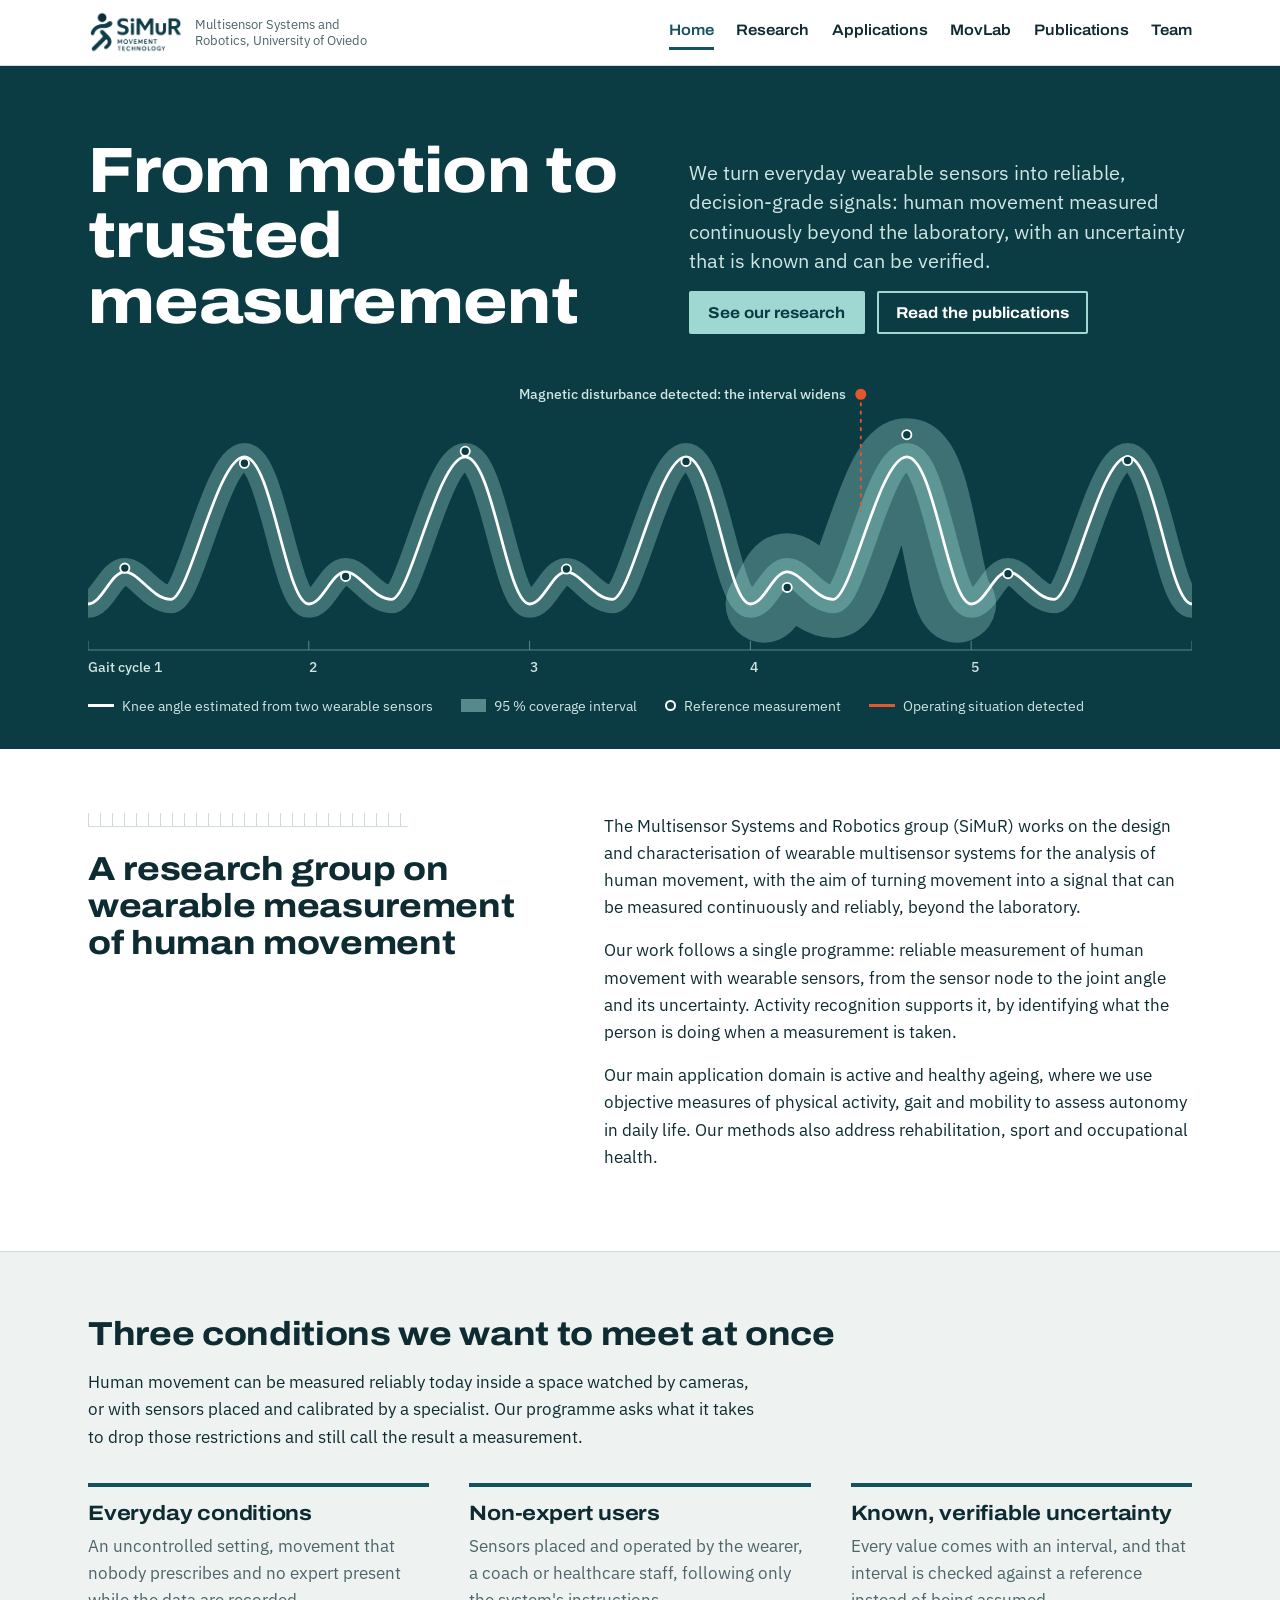
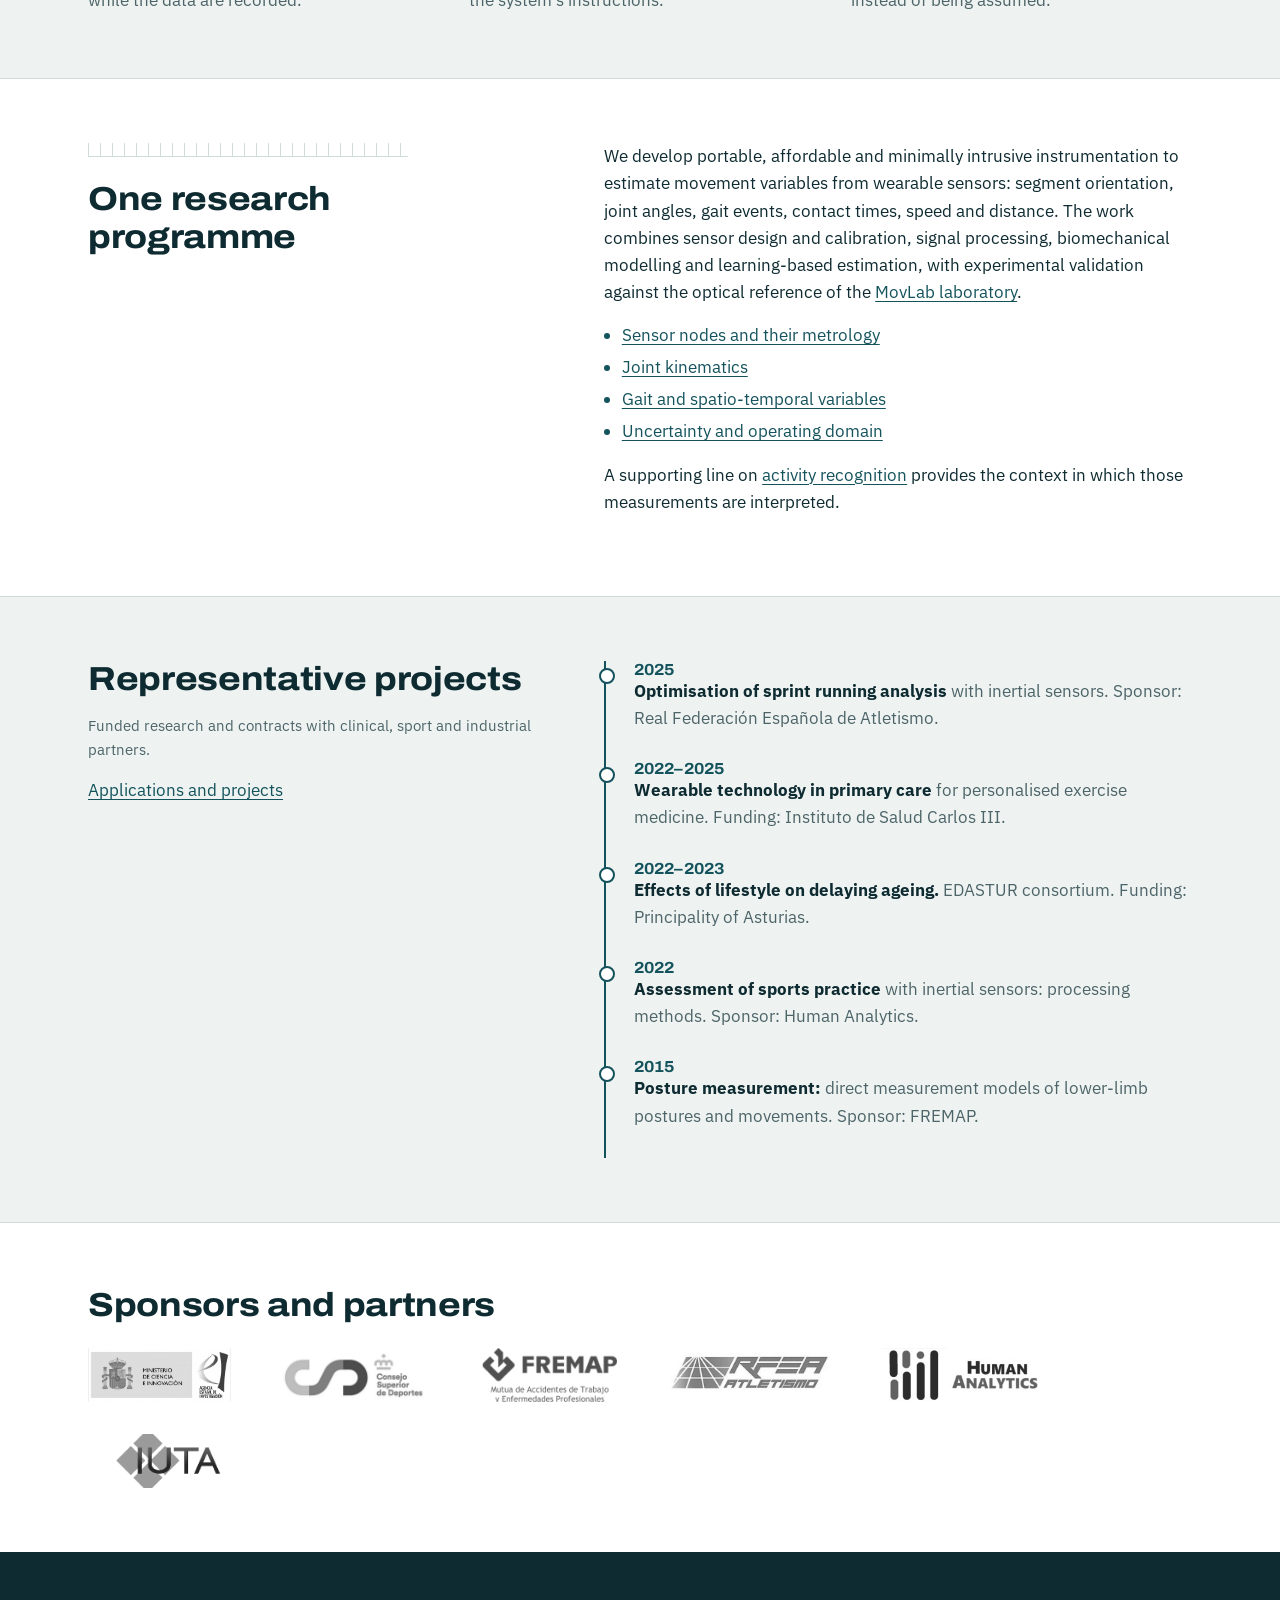
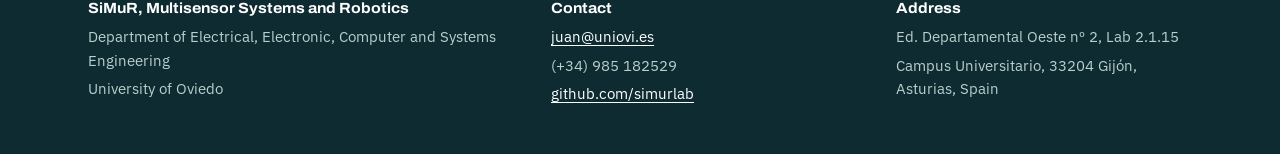
==== commit efdd4189: "Restructure the site around a single research programme Research: four topics of one programme (sens" ====
--- a/index.html
+++ b/index.html
@@ -54,8 +54,8 @@
 <div><div class="rule"></div><h2>A research group on wearable measurement of human movement</h2></div>
 <div>
 <p>The Multisensor Systems and Robotics group (SiMuR) works on the design and characterisation of wearable multisensor systems for the analysis of human movement, with the aim of turning movement into a signal that can be measured continuously and reliably, beyond the laboratory.</p>
-<p>Our work focuses on two areas: reliable human movement measurement, and the interpretation of real-world activity through models that generalise across people, conditions and devices.</p>
-<p>Our main application domain is active and healthy ageing, where we use objective measures of physical activity, gait and mobility to assess autonomy in daily life. Our methods also address rehabilitation, sport, occupational health and human–robot interaction.</p>
+<p>Our work follows a single programme: reliable measurement of human movement with wearable sensors, from the sensor node to the joint angle and its uncertainty. Activity recognition supports it, by identifying what the person is doing when a measurement is taken.</p>
+<p>Our main application domain is active and healthy ageing, where we use objective measures of physical activity, gait and mobility to assess autonomy in daily life. Our methods also address rehabilitation, sport and occupational health.</p>
 </div>
 </div></section>
 
@@ -69,25 +69,18 @@
 </div>
 </div></section>
 
-<section class="sec white"><div class="wrap">
-<h2>Two main research areas</h2>
-<div class="split even" style="margin-top:1.5rem">
+<section class="sec white"><div class="wrap split">
+<div><div class="rule"></div><h2>One research programme</h2></div>
 <div>
-<img src="assets/img/old/home-04.png" alt="SiMuR Movement Technology" width="800" height="387" style="max-width:20rem;margin-bottom:1.25rem">
-<h3>Portable systems for reliable human motion measurement and estimation</h3>
-<p>We develop technologies to estimate key movement variables from wearable sensors: segment orientation, joint angles, gait events, contact times, speed, distance travelled and changes in direction.</p>
-<p>The goal is accurate and uncertainty-aware measurement with portable, affordable and minimally intrusive instrumentation, reducing the need for laboratory motion capture.</p>
-<p>The work combines sensor calibration, signal processing, biomechanical modelling and experimental validation, with optical motion capture used as a reference in the <a href="facilities.html">MovLab laboratory</a>.</p>
+<p>We develop portable, affordable and minimally intrusive instrumentation to estimate movement variables from wearable sensors: segment orientation, joint angles, gait events, contact times, speed and distance. The work combines sensor design and calibration, signal processing, biomechanical modelling and learning-based estimation, with experimental validation against the optical reference of the <a href="facilities.html">MovLab laboratory</a>.</p>
+<ul>
+<li><a href="research.html#imu">Sensor nodes and their metrology</a></li>
+<li><a href="research.html#joints">Joint kinematics</a></li>
+<li><a href="research.html#gait">Gait and spatio-temporal variables</a></li>
+<li><a href="research.html#trustworthy">Uncertainty and operating domain</a></li>
+</ul>
+<p style="margin-top:1rem">A supporting line on <a href="research.html#har">activity recognition</a> provides the context in which those measurements are interpreted.</p>
 </div>
-<div>
-<img src="assets/img/old/home-05.png" alt="Human Activity AI: detection, recognition, prediction" width="1280" height="618" style="max-width:20rem;margin-bottom:1.25rem">
-<h3>Learning-based human motion analysis in real-world conditions</h3>
-<p>We develop learning-based methods to extract meaningful information from human movement data collected during daily activities and under real-world conditions.</p>
-<p>The goal is robust and transferable models that operate reliably across subjects, conditions and sensing technologies, supporting applications outside the laboratory.</p>
-<p>The work explores representation learning, domain adaptation and learning from partially annotated data, while making sure that uncertainty and limitations are explicitly characterised.</p>
-</div>
-</div>
-<p style="margin-top:1.5rem"><a href="research.html">All research topics</a></p>
 </div></section>
 
 <section class="sec"><div class="wrap split">
@@ -109,7 +102,6 @@
 <li><img src="assets/img/old/home-09.png" alt="FREMAP"></li>
 <li><img src="assets/img/old/home-10.png" alt="Real Federación Española de Atletismo"></li>
 <li><img src="assets/img/old/home-08.png" alt="Human Analytics"></li>
-<li><img src="assets/img/old/home-07.png" alt="Loutkar Robotics"></li>
 <li><img src="assets/img/old/home-13.png" alt="IUTA"></li>
 </ul>
 </div></section>
--- a/assets/style.css
+++ b/assets/style.css
@@ -49,6 +49,7 @@
 .plot .ref{fill:var(--deep);stroke:#fff;stroke-width:2}
 .plot .tick{stroke:#5e8f94;stroke-width:1}
 .plot text{font:500 15px var(--body);fill:#cfe6e3}
+.plot text:first-of-type{text-anchor:end;transform:translate(-32px,0)}
 .plot .flag{fill:var(--signal)}
 .plot .flagline{stroke:var(--signal);stroke-width:2;stroke-dasharray:4 5}
 @keyframes draw{to{stroke-dashoffset:0}}
@@ -78,6 +79,9 @@
 .cond h3{font-size:1.3rem;padding-top:.9rem;border-top:4px solid var(--teal)}
 .cond p{color:var(--muted);margin:0}
 .note{border-left:4px solid var(--signal);padding:.2rem 0 .2rem 1.25rem;max-width:42rem}
+.sec ul:not([class]){margin:0;padding-left:1.1rem;color:var(--muted);max-width:42rem}
+.sec ul:not([class]) li{margin-bottom:.3rem}
+.sec ul:not([class]) li::marker{color:var(--teal)}
 
 /* topic tiles */
 .tiles{display:grid;gap:2rem;grid-template-columns:repeat(2,minmax(0,1fr))}
@@ -85,9 +89,7 @@
 .tile img{width:100%}
 .tile .body{padding:1.25rem 1.4rem 1.4rem}
 .tile .body>p{margin-bottom:.75rem}
-.tile ul{margin:0;padding-left:1.1rem;color:var(--muted);font-size:.96rem}
-.tile li{margin-bottom:.3rem}
-.tile li::marker{color:var(--teal)}
+.tile ul{font-size:.96rem}
 .area{display:grid;gap:1.25rem 2.5rem;grid-template-columns:minmax(0,1fr) minmax(0,1fr);align-items:center}
 .area img{width:100%}
 
@@ -122,11 +124,12 @@
 .pubs .v{font-size:.93rem}
 
 /* people */
-.people{display:grid;gap:1.75rem;grid-template-columns:repeat(3,minmax(0,1fr))}
-.people.small-grid{grid-template-columns:repeat(4,minmax(0,1fr))}
+.people{display:grid;gap:1.75rem;grid-template-columns:repeat(auto-fill,minmax(15.5rem,1fr));align-items:start}
+.people.small-grid{grid-template-columns:repeat(auto-fill,minmax(13rem,1fr))}
 .person{margin:0;background:var(--paper);border:1px solid var(--line)}
-.person img{width:100%;aspect-ratio:3/2;object-fit:cover;object-position:50% 30%}
+.person img{width:100%;height:auto}
 .person figcaption{padding:.8rem 1rem 1rem}
+.person figcaption:empty{display:none}
 .person b{font:700 1.02rem/1.25 var(--display);font-stretch:108%;display:block}
 .person span{font-size:.9rem;color:var(--muted)}
 
@@ -137,5 +140,5 @@
 .site-foot p{margin:0 0 .3rem}
 .site-foot a{color:#fff}
 
-@media (max-width:56rem){.hero-text,.split,.split.even,.area{grid-template-columns:1fr}.cols3{grid-template-columns:1fr}.tiles{grid-template-columns:1fr}.people,.people.small-grid{grid-template-columns:repeat(2,minmax(0,1fr))}.stats{grid-template-columns:repeat(2,minmax(0,1fr))}.stats div:nth-child(3){border-left:0}.stats div:nth-child(n+3){border-top:1px solid var(--line)}.site-foot .wrap{grid-template-columns:1fr}.site-head{position:static}.plot text{font-size:22px}}
-@media (max-width:34rem){body{font-size:16px}.sec{padding:2.75rem 0}.hero .wrap{padding-top:3rem}.brand span{display:none}dl.facts{grid-template-columns:1fr;gap:.1rem}dl.facts dd{margin-bottom:.7rem}.people,.people.small-grid{grid-template-columns:1fr}}
+@media (max-width:56rem){.hero-text,.split,.split.even,.area{grid-template-columns:1fr}.cols3{grid-template-columns:1fr}.tiles{grid-template-columns:1fr}.stats{grid-template-columns:repeat(2,minmax(0,1fr))}.stats div:nth-child(3){border-left:0}.stats div:nth-child(n+3){border-top:1px solid var(--line)}.site-foot .wrap{grid-template-columns:1fr}.site-head{position:static}.plot text{font-size:22px}}
+@media (max-width:34rem){body{font-size:16px}.sec{padding:2.75rem 0}.hero .wrap{padding-top:3rem}.brand span{display:none}dl.facts{grid-template-columns:1fr;gap:.1rem}dl.facts dd{margin-bottom:.7rem}}
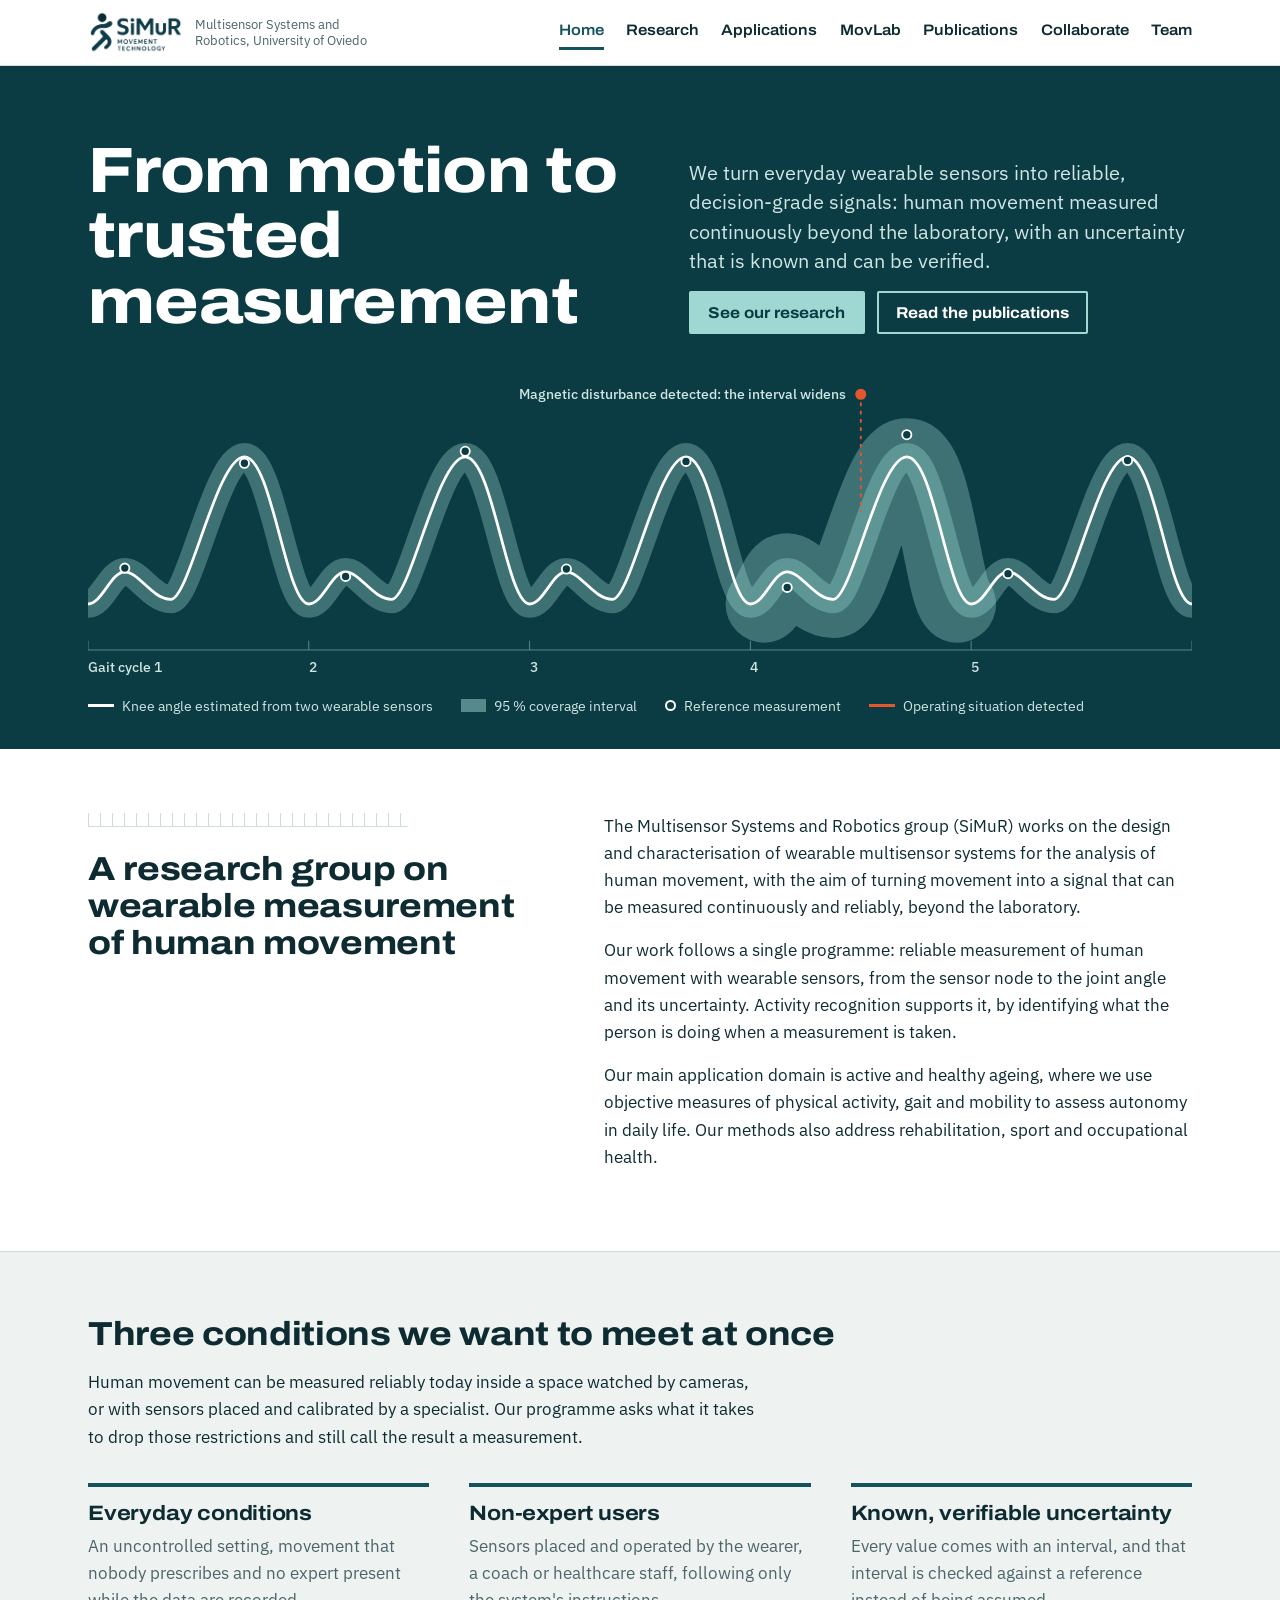
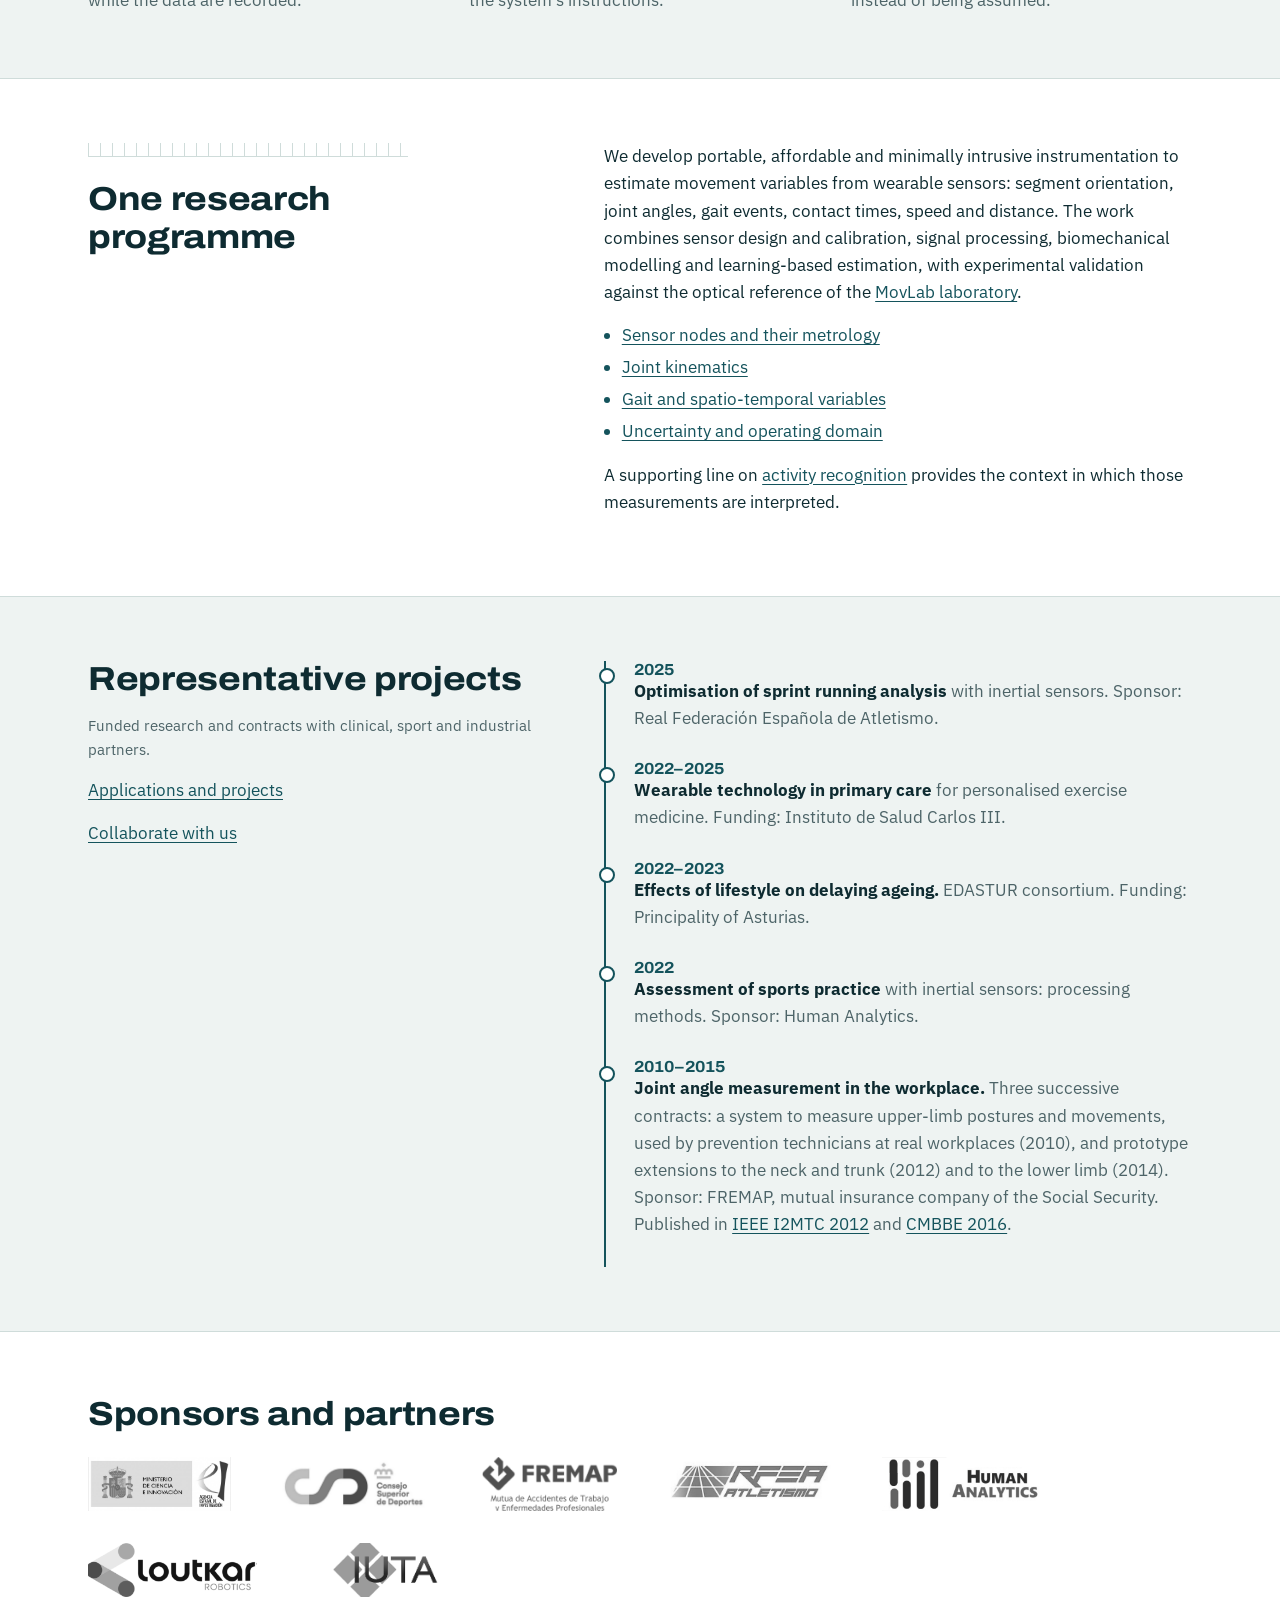
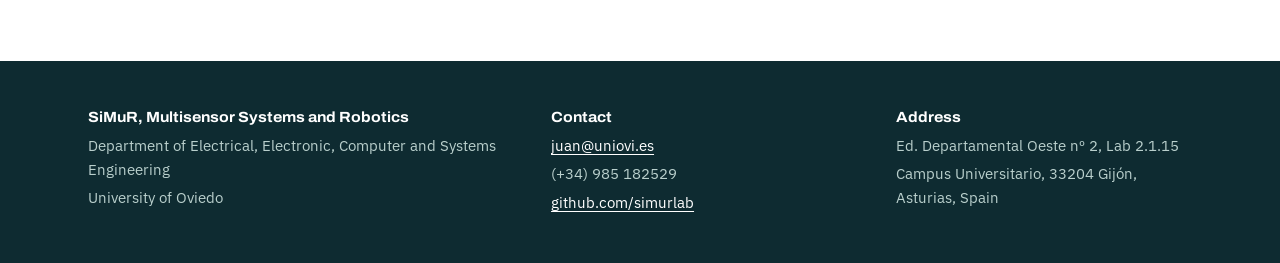
==== commit 9a9f6fb4: "Add the Collaborate page, restore Loutkar and merge the FREMAP projects Collaborate: what the group " ====
--- a/index.html
+++ b/index.html
@@ -20,6 +20,7 @@
 <li><a href="applications.html">Applications</a></li>
 <li><a href="facilities.html">MovLab</a></li>
 <li><a href="publications.html">Publications</a></li>
+<li><a href="collaborate.html">Collaborate</a></li>
 <li><a href="team.html">Team</a></li>
 </ul></nav>
 </div></header>
@@ -84,13 +85,13 @@
 </div></section>
 
 <section class="sec"><div class="wrap split">
-<div><h2>Representative projects</h2><p class="small">Funded research and contracts with clinical, sport and industrial partners.</p><p><a href="applications.html">Applications and projects</a></p></div>
+<div><h2>Representative projects</h2><p class="small">Funded research and contracts with clinical, sport and industrial partners.</p><p><a href="applications.html">Applications and projects</a></p><p><a href="collaborate.html">Collaborate with us</a></p></div>
 <ol class="timeline">
 <li><time>2025</time><p><strong>Optimisation of sprint running analysis</strong> with inertial sensors. Sponsor: Real Federación Española de Atletismo.</p></li>
 <li><time>2022–2025</time><p><strong>Wearable technology in primary care</strong> for personalised exercise medicine. Funding: Instituto de Salud Carlos III.</p></li>
 <li><time>2022–2023</time><p><strong>Effects of lifestyle on delaying ageing.</strong> EDASTUR consortium. Funding: Principality of Asturias.</p></li>
 <li><time>2022</time><p><strong>Assessment of sports practice</strong> with inertial sensors: processing methods. Sponsor: Human Analytics.</p></li>
-<li><time>2015</time><p><strong>Posture measurement:</strong> direct measurement models of lower-limb postures and movements. Sponsor: FREMAP.</p></li>
+<li><time>2010–2015</time><p><strong>Joint angle measurement in the workplace.</strong> Three successive contracts: a system to measure upper-limb postures and movements, used by prevention technicians at real workplaces (2010), and prototype extensions to the neck and trunk (2012) and to the lower limb (2014). Sponsor: FREMAP, mutual insurance company of the Social Security. Published in <a href="https://doi.org/10.1109/I2MTC.2012.6229695">IEEE I2MTC 2012</a> and <a href="https://doi.org/10.1080/10255842.2014.997718">CMBBE 2016</a>.</p></li>
 </ol>
 </div></section>
 
@@ -102,6 +103,7 @@
 <li><img src="assets/img/old/home-09.png" alt="FREMAP"></li>
 <li><img src="assets/img/old/home-10.png" alt="Real Federación Española de Atletismo"></li>
 <li><img src="assets/img/old/home-08.png" alt="Human Analytics"></li>
+<li><img src="assets/img/old/home-07.png" alt="Loutkar Robotics"></li>
 <li><img src="assets/img/old/home-13.png" alt="IUTA"></li>
 </ul>
 </div></section>
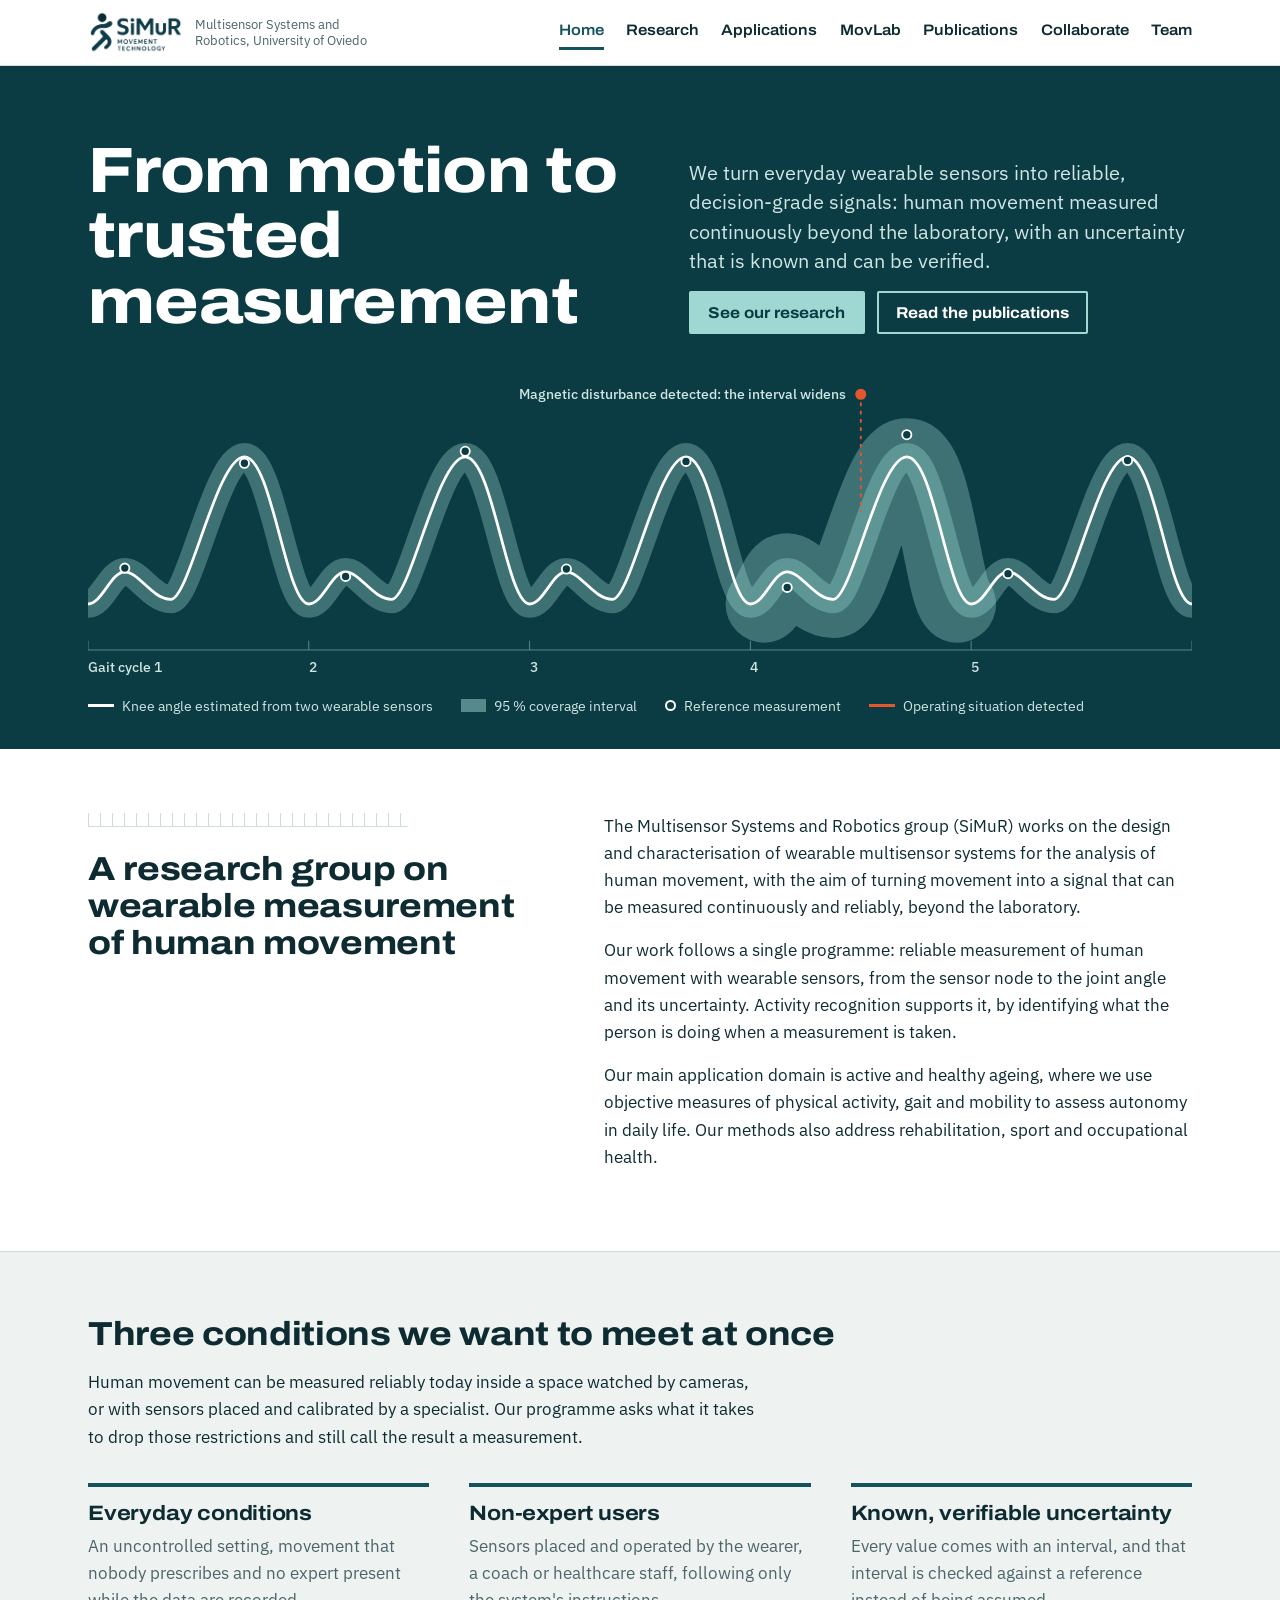
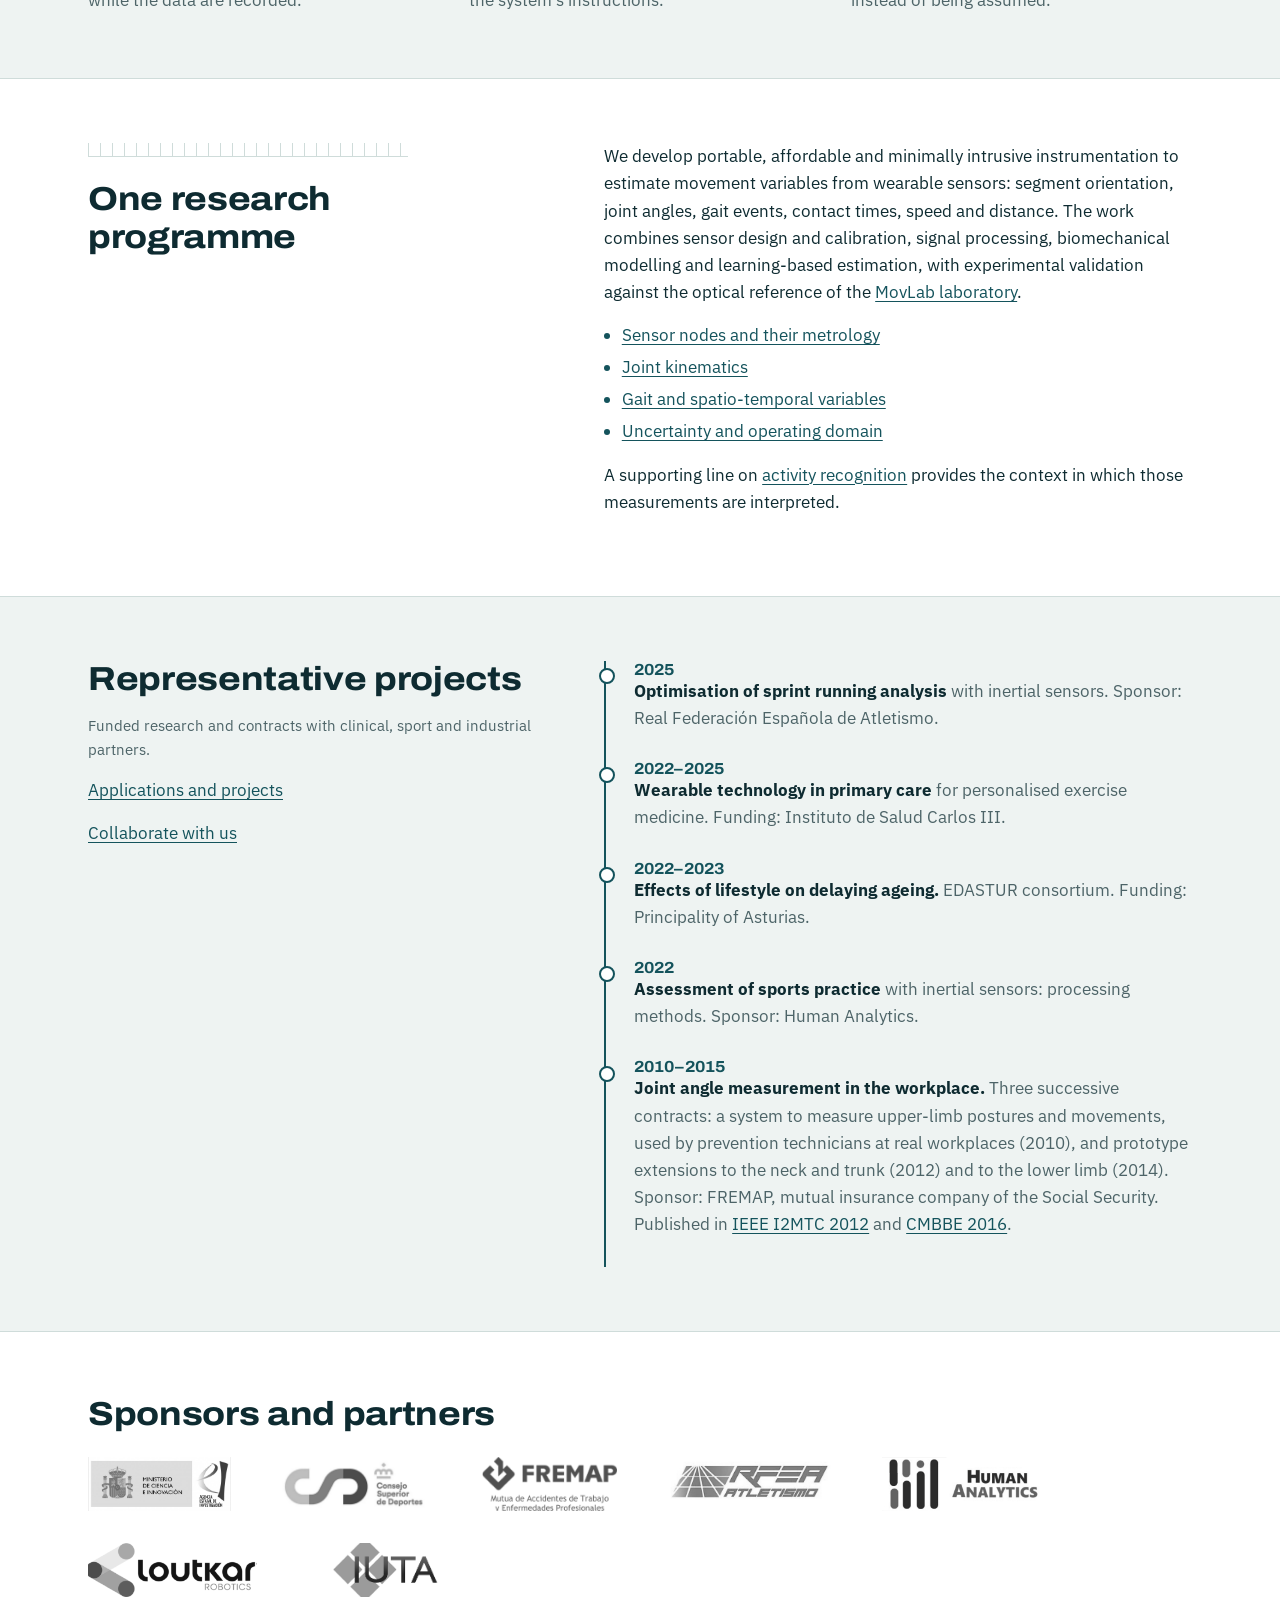
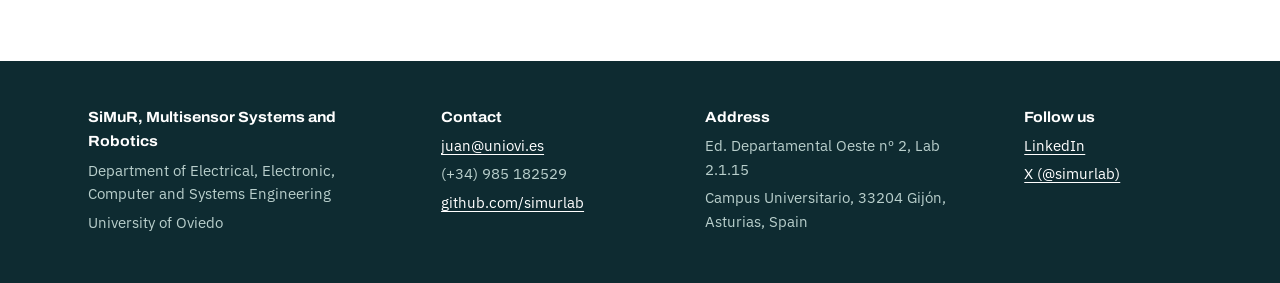
==== commit 3f9a5d7f: "Add LinkedIn and X links to the footer (Home, Research)" ====
--- a/index.html
+++ b/index.html
@@ -113,6 +113,7 @@
 <div><p><strong>SiMuR, Multisensor Systems and Robotics</strong></p><p>Department of Electrical, Electronic, Computer and Systems Engineering</p><p>University of Oviedo</p></div>
 <div><p><strong>Contact</strong></p><p><a href="mailto:juan@uniovi.es">juan@uniovi.es</a></p><p>(+34) 985 182529</p><p><a href="https://github.com/simurlab">github.com/simurlab</a></p></div>
 <div><p><strong>Address</strong></p><p>Ed. Departamental Oeste nº 2, Lab 2.1.15</p><p>Campus Universitario, 33204 Gijón, Asturias, Spain</p></div>
+<div><p><strong>Follow us</strong></p><p><a href="https://www.linkedin.com/in/juan-carlos-%C3%A1lvarez-%C3%A1lvarez-324a36451/">LinkedIn</a></p><p><a href="https://x.com/simurlab">X (@simurlab)</a></p></div>
 </div></footer>
 </body>
 </html>
--- a/assets/style.css
+++ b/assets/style.css
@@ -135,7 +135,7 @@
 
 /* footer */
 .site-foot{background:var(--ink);color:#b9cfcc;font-size:.92rem;padding:2.75rem 0}
-.site-foot .wrap{display:grid;gap:1.5rem 3rem;grid-template-columns:1.4fr 1fr 1fr}
+.site-foot .wrap{display:grid;gap:1.5rem 2.5rem;grid-template-columns:1.4fr 1fr 1.25fr .75fr}
 .site-foot strong{color:#fff;font-family:var(--display);font-stretch:108%}
 .site-foot p{margin:0 0 .3rem}
 .site-foot a{color:#fff}
